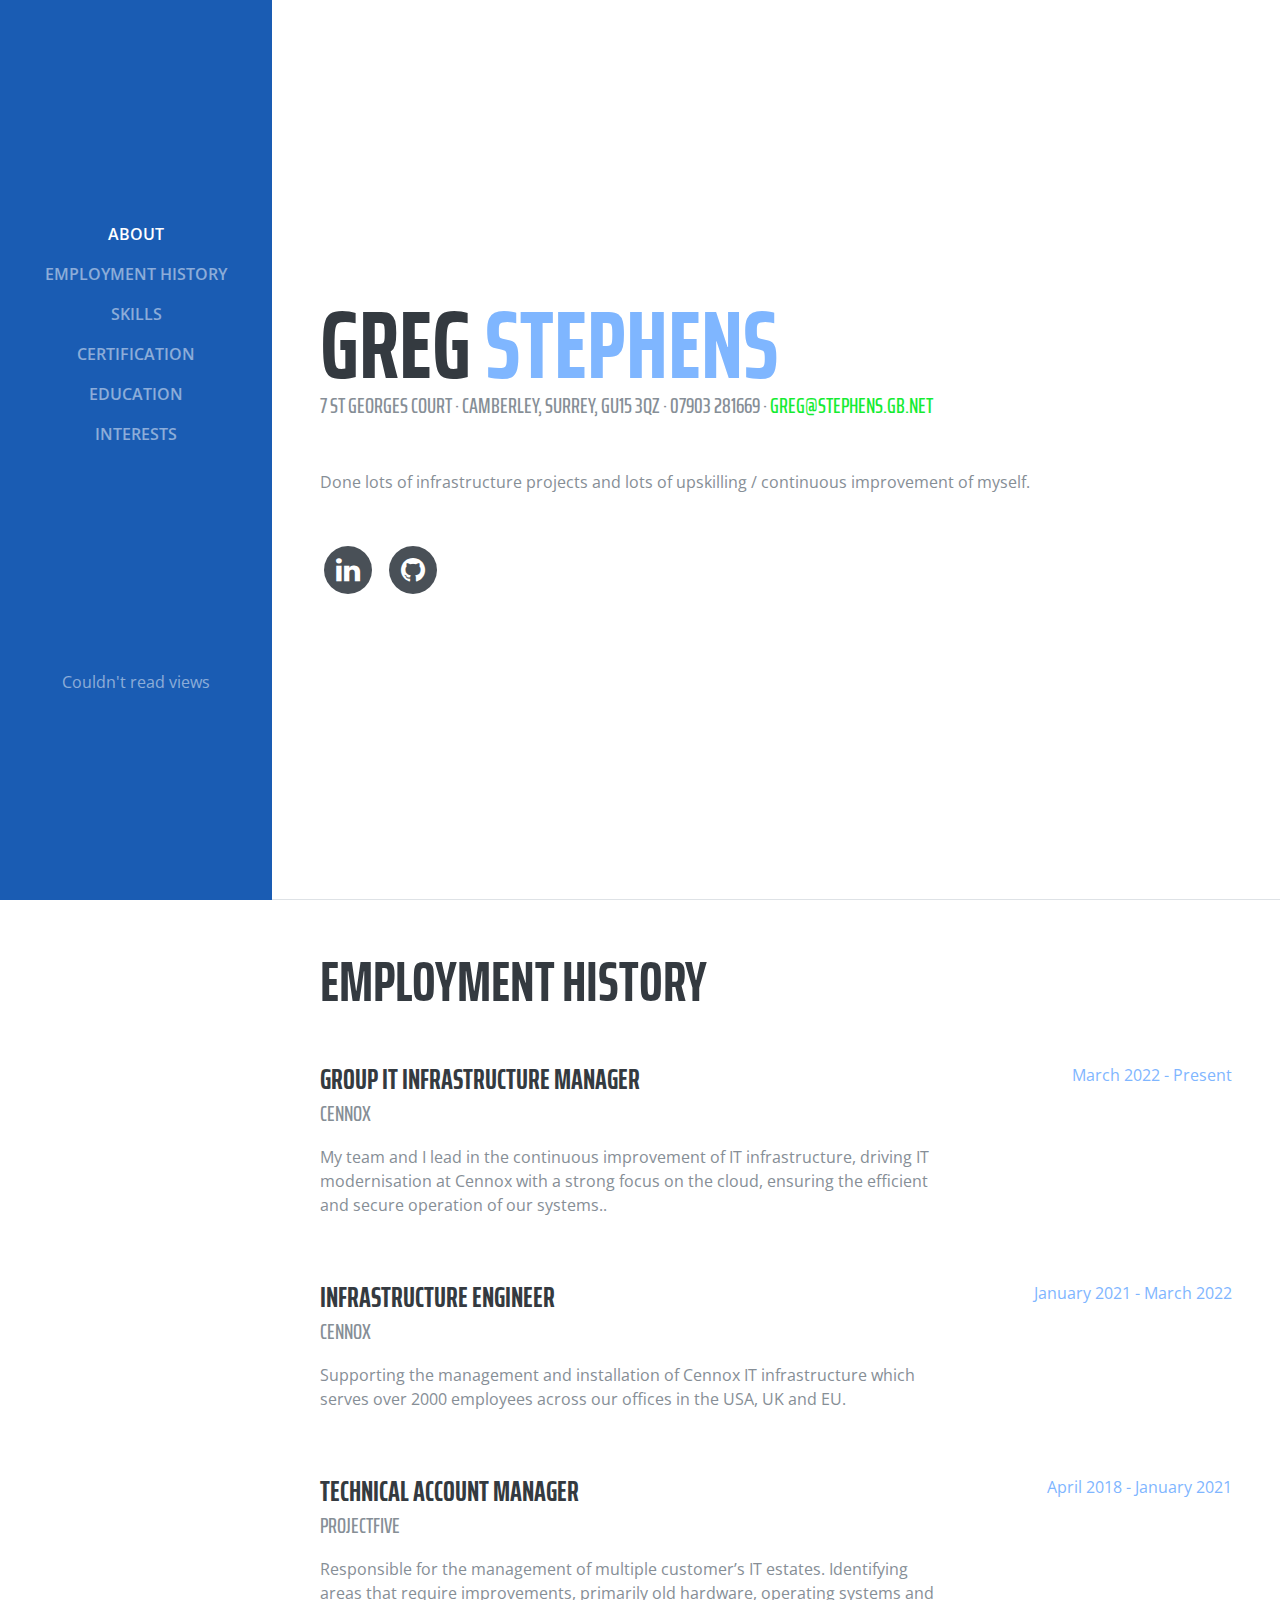
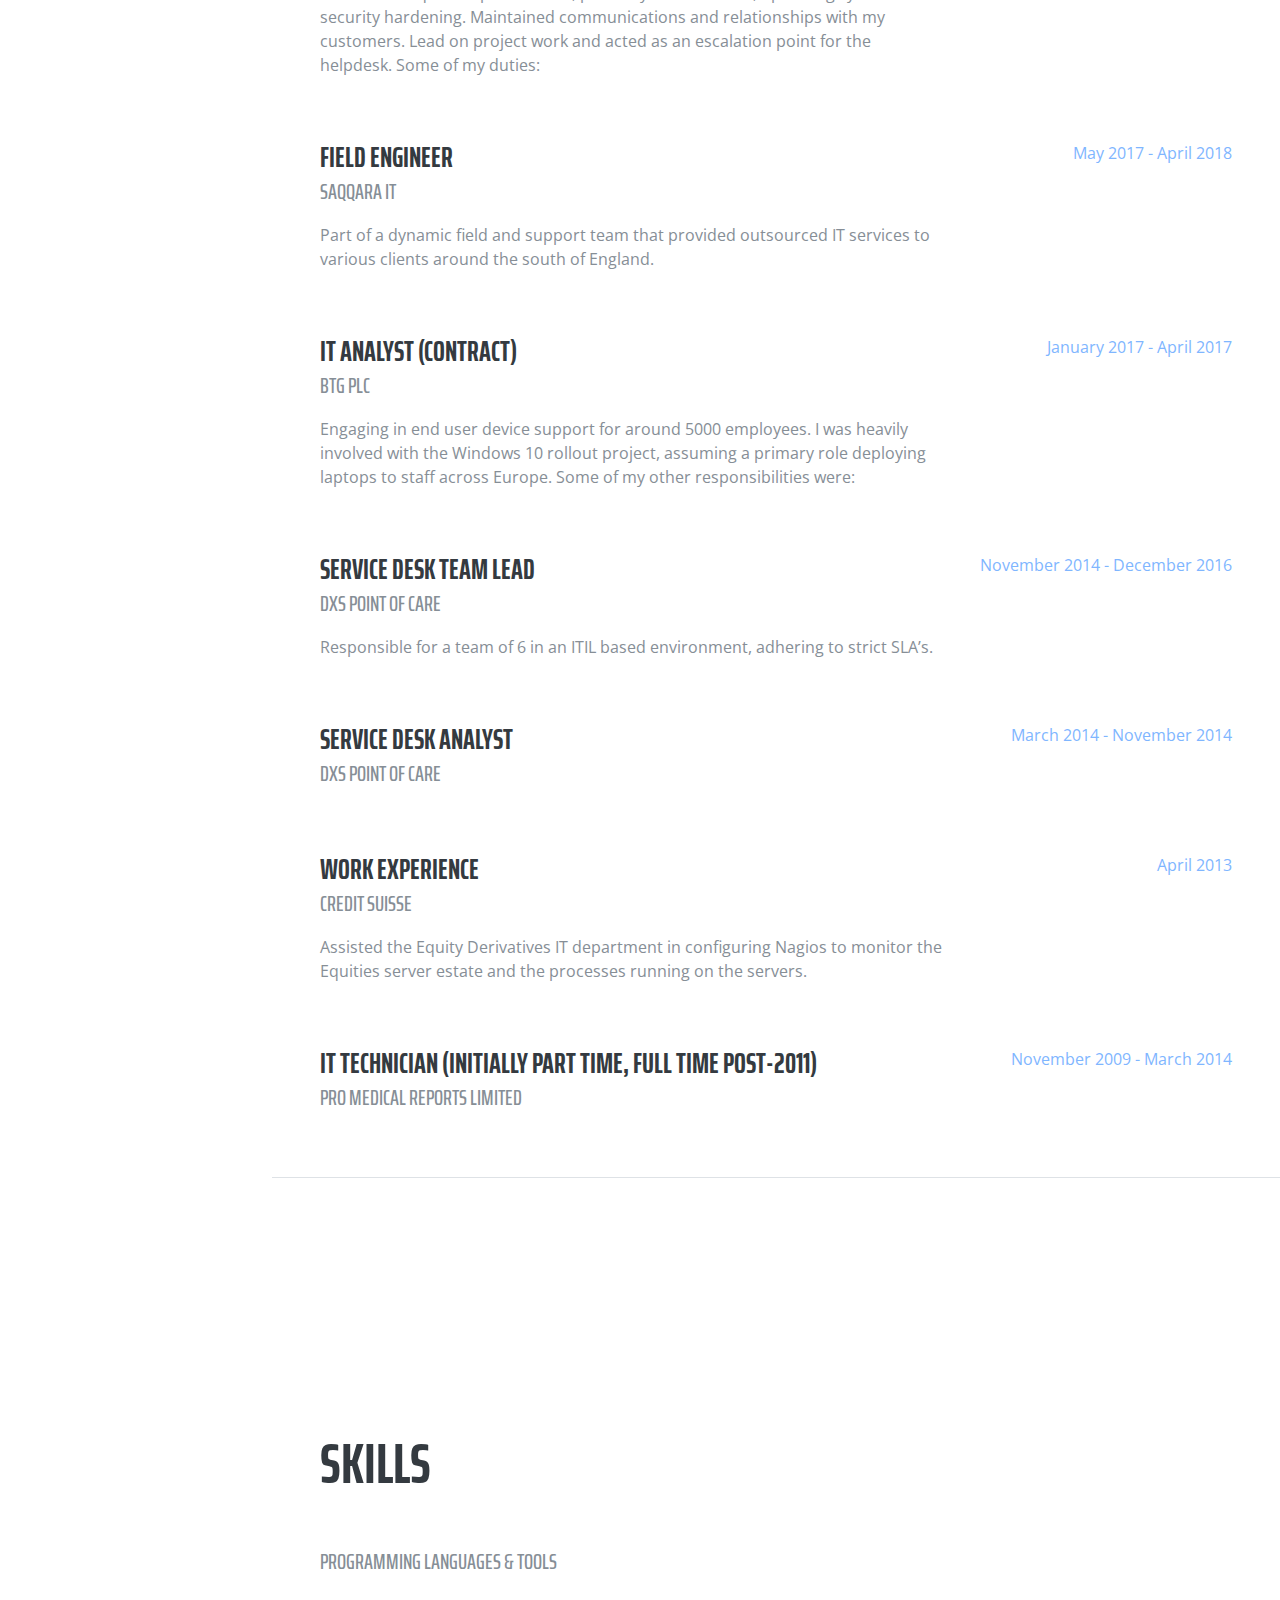
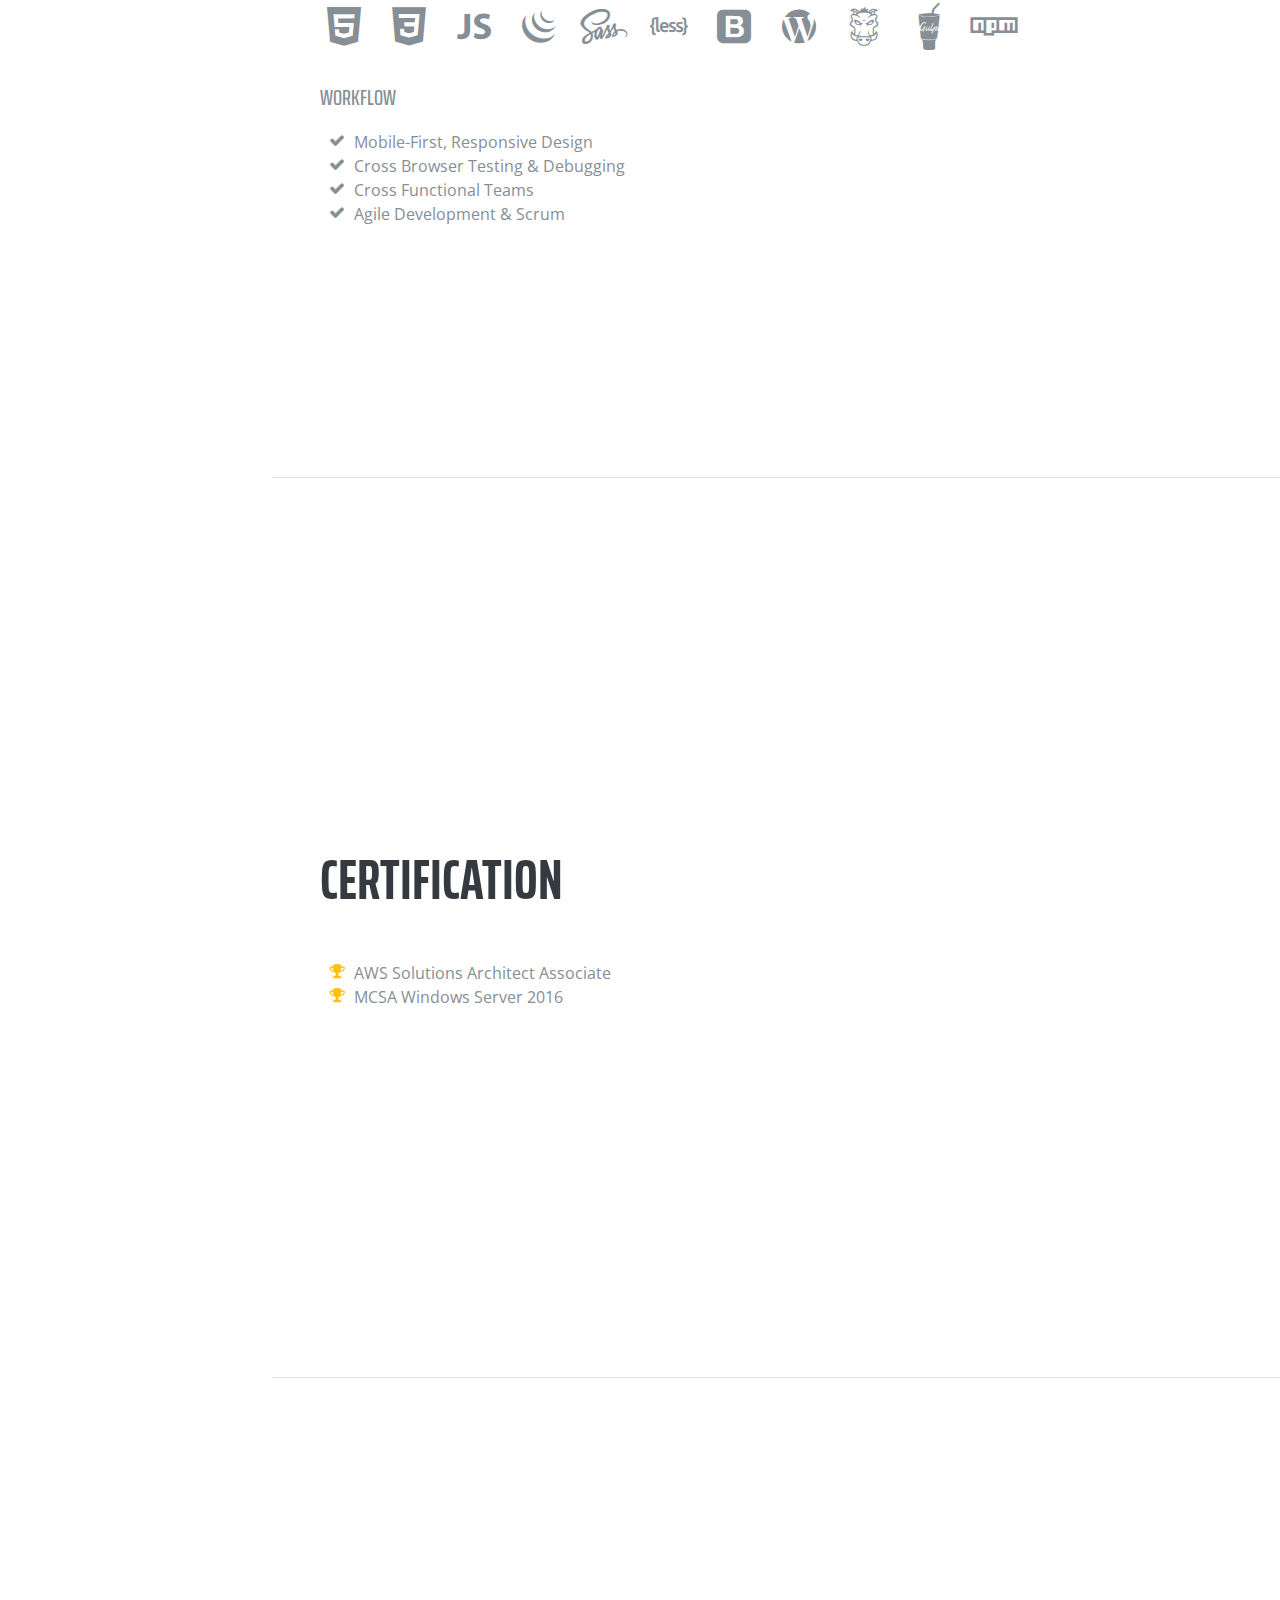
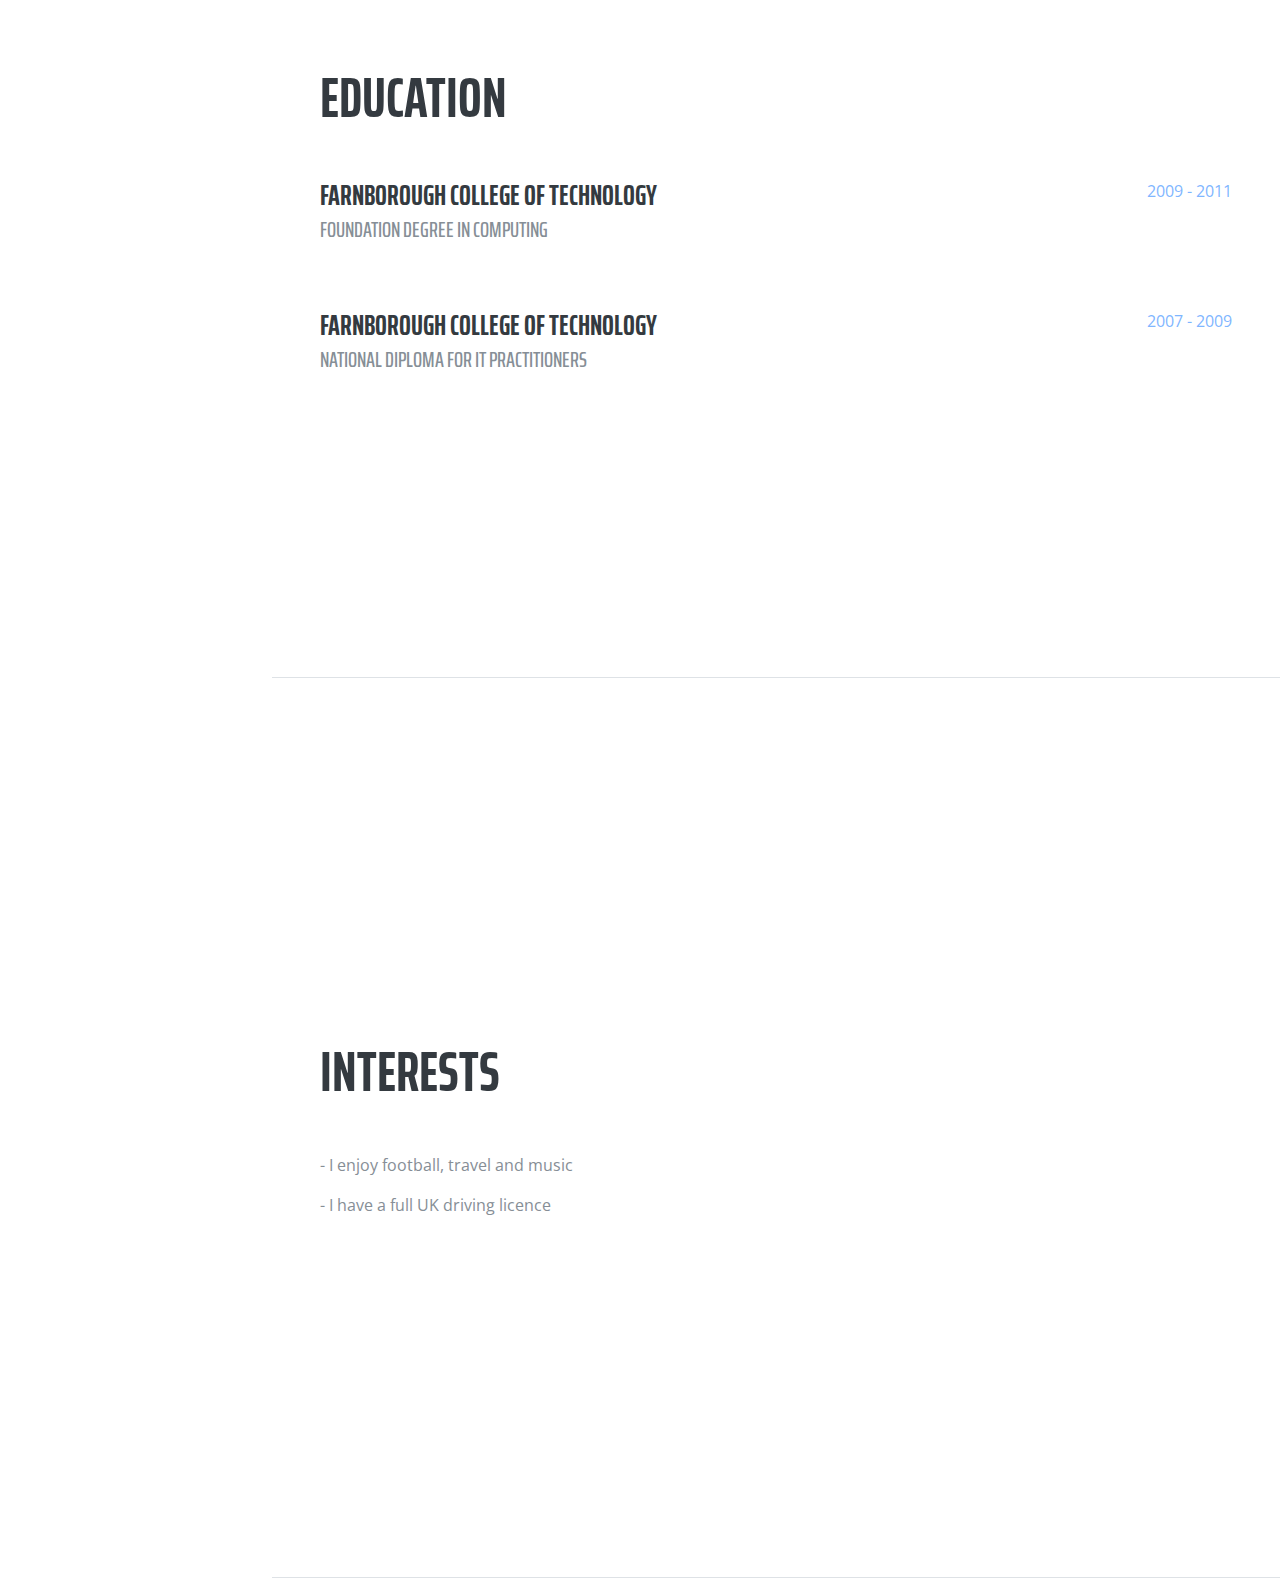
==== index.html @ a6e32e1f "trying to fix this damn stuff" ====
<!DOCTYPE html>
<html lang="en">

  <head>

    <meta charset="utf-8">
    <meta name="viewport" content="width=device-width, initial-scale=1, shrink-to-fit=no">
    <meta name="description" content="">
    <meta name="author" content="">

    <title>Greg Stephens</title>

    <!-- Bootstrap core CSS -->
    <link href="vendor/bootstrap/css/bootstrap.min.css" rel="stylesheet">

    <!-- Custom fonts for this template -->
    <link href="https://fonts.googleapis.com/css?family=Saira+Extra+Condensed:100,200,300,400,500,600,700,800,900" rel="stylesheet">
    <link href="https://fonts.googleapis.com/css?family=Open+Sans:300,300i,400,400i,600,600i,700,700i,800,800i" rel="stylesheet">
    <link href="vendor/font-awesome/css/font-awesome.min.css" rel="stylesheet">
    <link href="vendor/devicons/css/devicons.min.css" rel="stylesheet">
    <link href="vendor/simple-line-icons/css/simple-line-icons.css" rel="stylesheet">

    <!-- Custom styles for this template -->
    <link href="css/cv.min.css" rel="stylesheet">

  </head>

  <body id="page-top">

    <nav class="navbar navbar-expand-lg navbar-dark bg-primary fixed-top" id="sideNav">
      <a class="navbar-brand js-scroll-trigger" href="#page-top">
        <span class="d-block d-lg-none">Start Bootstrap</span>
        <span class="d-none d-lg-block">
          <!--<img class="img-fluid img-profile rounded-circle mx-auto mb-2" src="img/profile.jpg" alt="">-->
        </span>
      </a>
      <button class="navbar-toggler" type="button" data-toggle="collapse" data-target="#navbarSupportedContent" aria-controls="navbarSupportedContent" aria-expanded="false" aria-label="Toggle navigation">
        <span class="navbar-toggler-icon"></span>
      </button>
      <div class="collapse navbar-collapse" id="navbarSupportedContent">
        <ul class="navbar-nav">
          <li class="nav-item">
            <a class="nav-link js-scroll-trigger" href="#about">About</a>
          </li>
          <li class="nav-item">
            <a class="nav-link js-scroll-trigger" href="#employmenthistory">Employment History</a>
          </li>
          <li class="nav-item">
            <a class="nav-link js-scroll-trigger" href="#skills">Skills</a>
          </li>
          <li class="nav-item">
            <a class="nav-link js-scroll-trigger" href="#certification">Certification</a>
          </li>
          <li class="nav-item">
            <a class="nav-link js-scroll-trigger" href="#education">Education</a>
          </li>
          <li class="nav-item">
            <a class="nav-link js-scroll-trigger" href="#interests">Interests</a>
          </li>
          <p></p><p></p><p></p><p></p><p></p><p></p><p></p><p></p><p></p><p></p><p></p><p></p><p></p>
          <div class ="visitor-number nav-item nav-link js-scroll-trigger">Couldn't read views</div>
        </ul>
      </div>
    </nav>

    <div class="container-fluid p-0">

      <section class="resume-section p-3 p-lg-5 d-flex d-column" id="about">
        <div class="my-auto">
          <h1 class="mb-0">Greg
            <span class="text-primary">Stephens</span>
          </h1>
          <div class="subheading mb-5">7 St Georges Court · Camberley, Surrey, GU15 3QZ · 07903 281669 ·
            <a href="mailto:name@email.com">greg@stephens.gb.net</a>
          </div>
          <p class="mb-5">Done lots of infrastructure projects and lots of upskilling / continuous improvement of myself.</p>
          <ul class="list-inline list-social-icons mb-0">
            <li class="list-inline-item">
              <a href="#">
                <span class="fa-stack fa-lg">
                  <i class="fa fa-circle fa-stack-2x"></i>
                  <i class="fa fa-linkedin fa-stack-1x fa-inverse"></i>
                </span>
              </a>
            </li>
            <li class="list-inline-item">
              <a href="#">
                <span class="fa-stack fa-lg">
                  <i class="fa fa-circle fa-stack-2x"></i>
                  <i class="fa fa-github fa-stack-1x fa-inverse"></i>
                </span>
              </a>
            </li>
          </ul>
        </div>
      </section>

      <section class="resume-section p-3 p-lg-5 d-flex flex-column" id="employmenthistory">
        <div class="my-auto">
          <h2 class="mb-5">Employment History</h2>

          <div class="resume-item d-flex flex-column flex-md-row mb-5">
            <div class="resume-content mr-auto">
              <h3 class="mb-0">Group IT Infrastructure Manager</h3>
              <div class="subheading mb-3">Cennox</div>
              <p> My team and I lead in the continuous improvement of IT infrastructure, driving IT modernisation at Cennox with a strong focus on the cloud, ensuring the efficient and secure operation of our systems..</p>
            </div>
            <div class="resume-date text-md-right">
              <span class="text-primary">March 2022 - Present</span>
            </div>
          </div>

          <div class="resume-item d-flex flex-column flex-md-row mb-5">
            <div class="resume-content mr-auto">
              <h3 class="mb-0">Infrastructure Engineer</h3>
              <div class="subheading mb-3">Cennox</div>
              <p>Supporting the management and installation of Cennox IT infrastructure which serves over 2000 employees across our offices in the USA, UK and EU. </p>
            </div>
            <div class="resume-date text-md-right">
              <span class="text-primary">January 2021 - March 2022</span>
            </div>
          </div>

          <div class="resume-item d-flex flex-column flex-md-row mb-5">
            <div class="resume-content mr-auto">
              <h3 class="mb-0">Technical Account Manager</h3>
              <div class="subheading mb-3">projectfive</div>
              <p> Responsible for the management of multiple customer’s IT estates. Identifying areas that require improvements, primarily old hardware, operating systems and security hardening. Maintained communications and relationships with my customers. Lead on project work and acted as an escalation point for the helpdesk. Some of my duties:</p>
            </div>
            <div class="resume-date text-md-right">
              <span class="text-primary">April 2018 - January 2021</span>
            </div>
          </div>

          <div class="resume-item d-flex flex-column flex-md-row mb-5">
            <div class="resume-content mr-auto">
              <h3 class="mb-0">Field Engineer</h3>
              <div class="subheading mb-3">Saqqara IT</div>
              <p>Part of a dynamic field and support team that provided outsourced IT services to various clients around the south of England.</p>
            </div>
            <div class="resume-date text-md-right">
              <span class="text-primary">May 2017 - April 2018</span>
            </div>
          </div>

          <div class="resume-item d-flex flex-column flex-md-row mb-5">
            <div class="resume-content mr-auto">
              <h3 class="mb-0">IT Analyst (Contract)</h3>
              <div class="subheading mb-3">BTG PLC</div>
              <p>Engaging in end user device support for around 5000 employees. I was heavily involved with the Windows 10 rollout project, assuming a primary role deploying laptops to staff across Europe. Some of my other responsibilities were:</p>
            </div>
            <div class="resume-date text-md-right">
              <span class="text-primary">January 2017 - April 2017</span>
            </div>
          </div>

          <div class="resume-item d-flex flex-column flex-md-row mb-5">
            <div class="resume-content mr-auto">
              <h3 class="mb-0">Service Desk Team Lead</h3>
              <div class="subheading mb-3">DXS Point of Care</div>
              <p>Responsible for a team of 6 in an ITIL based environment, adhering to strict SLA’s.</p>
            </div>
            <div class="resume-date text-md-right">
              <span class="text-primary">November 2014 - December 2016</span>
            </div>
          </div>

          <div class="resume-item d-flex flex-column flex-md-row mb-5">
            <div class="resume-content mr-auto">
              <h3 class="mb-0">Service Desk Analyst</h3>
              <div class="subheading mb-3">DXS Point of Care</div>
              <p></p>
            </div>
            <div class="resume-date text-md-right">
              <span class="text-primary">March 2014 - November 2014</span>
            </div>
          </div>

          <div class="resume-item d-flex flex-column flex-md-row mb-5">
            <div class="resume-content mr-auto">
              <h3 class="mb-0">Work Experience</h3>
              <div class="subheading mb-3">Credit Suisse</div>
              <p>Assisted the Equity Derivatives IT department in configuring Nagios to monitor the Equities server estate and the processes running on the servers.</p>
            </div>
            <div class="resume-date text-md-right">
              <span class="text-primary">April 2013</span>
            </div>
          </div>

          <div class="resume-item d-flex flex-column flex-md-row">
            <div class="resume-content mr-auto">
              <h3 class="mb-0">IT Technician (initially part time, full time post-2011)</h3>
              <div class="subheading mb-3">Pro Medical Reports Limited</div>
              <p></p>
            </div>
            <div class="resume-date text-md-right">
              <span class="text-primary">November 2009 - March 2014</span>
            </div>
          </div>

        </div>

      </section>

      <section class="resume-section p-3 p-lg-5 d-flex flex-column" id="skills">
        <div class="my-auto">
          <h2 class="mb-5">Skills</h2>

          <div class="subheading mb-3">Programming Languages &amp; Tools</div>
          <ul class="list-inline list-icons">
            <li class="list-inline-item">
              <i class="devicons devicons-html5"></i>
            </li>
            <li class="list-inline-item">
              <i class="devicons devicons-css3"></i>
            </li>
            <li class="list-inline-item">
              <i class="devicons devicons-javascript"></i>
            </li>
            <li class="list-inline-item">
              <i class="devicons devicons-jquery"></i>
            </li>
            <li class="list-inline-item">
              <i class="devicons devicons-sass"></i>
            </li>
            <li class="list-inline-item">
              <i class="devicons devicons-less"></i>
            </li>
            <li class="list-inline-item">
              <i class="devicons devicons-bootstrap"></i>
            </li>
            <li class="list-inline-item">
              <i class="devicons devicons-wordpress"></i>
            </li>
            <li class="list-inline-item">
              <i class="devicons devicons-grunt"></i>
            </li>
            <li class="list-inline-item">
              <i class="devicons devicons-gulp"></i>
            </li>
            <li class="list-inline-item">
              <i class="devicons devicons-npm"></i>
            </li>
          </ul>

          <div class="subheading mb-3">Workflow</div>
          <ul class="fa-ul mb-0">
            <li>
              <i class="fa-li fa fa-check"></i>
              Mobile-First, Responsive Design</li>
            <li>
              <i class="fa-li fa fa-check"></i>
              Cross Browser Testing &amp; Debugging</li>
            <li>
              <i class="fa-li fa fa-check"></i>
              Cross Functional Teams</li>
            <li>
              <i class="fa-li fa fa-check"></i>
              Agile Development &amp; Scrum</li>
          </ul>
        </div>
      </section>

      <section class="resume-section p-3 p-lg-5 d-flex flex-column" id="certification">
        <div class="my-auto">
          <h2 class="mb-5">Certification</h2>
          <ul class="fa-ul mb-0">
            <li>
              <i class="fa-li fa fa-trophy text-warning"></i>
              AWS Solutions Architect Associate</li>
            <li>
              <i class="fa-li fa fa-trophy text-warning"></i>
              MCSA Windows Server 2016</li>
          <!----  <li>
              <i class="fa-li fa fa-trophy text-warning"></i>
              1<sup>st</sup>
              Place - University of Colorado Boulder - Emerging Tech Competition 2009</li>
            <li>
              <i class="fa-li fa fa-trophy text-warning"></i>
              1<sup>st</sup>
              Place - University of Colorado Boulder - Adobe Creative Jam 2008 (UI Design Category)</li>
            <li>
              <i class="fa-li fa fa-trophy text-warning"></i>
              2<sup>nd</sup>
              Place - University of Colorado Boulder - Emerging Tech Competition 2008</li>
            <li>
            <li>
              <i class="fa-li fa fa-trophy text-warning"></i>
              1<sup>st</sup>
              Place - James Buchanan High School - Hackathon 2006</li>
            <li>
              <i class="fa-li fa fa-trophy text-warning"></i>
              3<sup>rd</sup>
              Place - James Buchanan High School - Hackathon 2005</li> -->
          </ul>
        </div>
      </section>

      <section class="resume-section p-3 p-lg-5 d-flex flex-column" id="education">
        <div class="my-auto">
          <h2 class="mb-5">Education</h2>

          <div class="resume-item d-flex flex-column flex-md-row mb-5">
            <div class="resume-content mr-auto">
              <h3 class="mb-0">Farnborough College of Technology</h3>
              <div class="subheading mb-3">Foundation Degree in Computing</div>
              <div></div>
              <p></p>
            </div>
            <div class="resume-date text-md-right">
              <span class="text-primary">2009 - 2011</span>
            </div>
          </div>

          <div class="resume-item d-flex flex-column flex-md-row">
            <div class="resume-content mr-auto">
              <h3 class="mb-0">Farnborough College of Technology</h3>
              <div class="subheading mb-3">National Diploma for IT Practitioners</div>
              <p></p>
            </div>
            <div class="resume-date text-md-right">
              <span class="text-primary">2007 - 2009</span>
            </div>
          </div>

        </div>
      </section>
  
      <section class="resume-section p-3 p-lg-5 d-flex flex-column" id="interests">
        <div class="my-auto">
          <h2 class="mb-5">Interests</h2>
          <p>- I enjoy football, travel and music</p>
          <p class="mb-0">- I have a full UK driving licence</p>
        </div>
      </section>

    </div>

    <!-- Bootstrap core JavaScript -->
    <script src="vendor/jquery/jquery.min.js"></script>
    <script src="vendor/bootstrap/js/bootstrap.bundle.min.js"></script>

    <!-- Plugin JavaScript -->
    <script src="vendor/jquery-easing/jquery.easing.min.js"></script>

    <!-- Custom scripts for this template -->
    <script src="js/cv.min.js"></script>

  </body>

</html>
---- vendor/devicons/css/devicons.min.css ----
/*!
 *  Devicons 1.8.0 made by Theodore Vorillas / http://vorillaz.com 
 */
@font-face{font-family:devicons;src:url(../fonts/devicons.eot?xqxft6);src:url(../fonts/devicons.eot?#iefixxqxft6) format("embedded-opentype"),url(../fonts/devicons.woff?xqxft6) format("woff"),url(../fonts/devicons.ttf?xqxft6) format("truetype"),url(../fonts/devicons.svg?xqxft6#devicons) format("svg");font-weight:400;font-style:normal}.devicons{font-family:devicons;speak:none;font-style:normal;font-weight:400;font-variant:normal;text-transform:none;line-height:1;-webkit-font-smoothing:antialiased;-moz-osx-font-smoothing:grayscale}.devicons-git:before{content:"\e602"}.devicons-git_compare:before{content:"\e628"}.devicons-git_branch:before{content:"\e625"}.devicons-git_commit:before{content:"\e629"}.devicons-git_pull_request:before{content:"\e626"}.devicons-git_merge:before{content:"\e627"}.devicons-bitbucket:before{content:"\e603"}.devicons-github_alt:before{content:"\e608"}.devicons-github_badge:before{content:"\e609"}.devicons-github:before{content:"\e60a"}.devicons-github_full:before{content:"\e617"}.devicons-java:before{content:"\e638"}.devicons-ruby:before{content:"\e639"}.devicons-scala:before{content:"\e637"}.devicons-python:before{content:"\e63c"}.devicons-go:before{content:"\e624"}.devicons-ruby_on_rails:before{content:"\e63b"}.devicons-django:before{content:"\e61d"}.devicons-markdown:before{content:"\e63e"}.devicons-php:before{content:"\e63d"}.devicons-mysql:before{content:"\e604"}.devicons-streamline:before{content:"\e605"}.devicons-database:before{content:"\e606"}.devicons-laravel:before{content:"\e63f"}.devicons-javascript:before{content:"\e64e"}.devicons-angular:before{content:"\e653"}.devicons-backbone:before{content:"\e652"}.devicons-coffeescript:before{content:"\e651"}.devicons-jquery:before{content:"\e650"}.devicons-modernizr:before{content:"\e620"}.devicons-jquery_ui:before{content:"\e654"}.devicons-ember:before{content:"\e61b"}.devicons-dojo:before{content:"\e61c"}.devicons-nodejs:before{content:"\e619"}.devicons-nodejs_small:before{content:"\e618"}.devicons-javascript_shield:before{content:"\e64f"}.devicons-bootstrap:before{content:"\e647"}.devicons-sass:before{content:"\e64b"}.devicons-css3_full:before{content:"\e64a"}.devicons-css3:before{content:"\e649"}.devicons-html5:before{content:"\e636"}.devicons-html5_multimedia:before{content:"\e632"}.devicons-html5_device_access:before{content:"\e633"}.devicons-html5_3d_effects:before{content:"\e635"}.devicons-html5_connectivity:before{content:"\e634"}.devicons-ghost_small:before{content:"\e614"}.devicons-ghost:before{content:"\e61f"}.devicons-magento:before{content:"\e640"}.devicons-joomla:before{content:"\e641"}.devicons-jekyll_small:before{content:"\e60d"}.devicons-drupal:before{content:"\e642"}.devicons-wordpress:before{content:"\e60b"}.devicons-grunt:before{content:"\e64c"}.devicons-bower:before{content:"\e64d"}.devicons-npm:before{content:"\e61e"}.devicons-yahoo_small:before{content:"\e62b"}.devicons-yahoo:before{content:"\e615"}.devicons-bing_small:before{content:"\e600"}.devicons-windows:before{content:"\e60f"}.devicons-linux:before{content:"\e612"}.devicons-ubuntu:before{content:"\e63a"}.devicons-android:before{content:"\e60e"}.devicons-apple:before{content:"\e611"}.devicons-appstore:before{content:"\e613"}.devicons-phonegap:before{content:"\e630"}.devicons-blackberry:before{content:"\e623"}.devicons-stackoverflow:before{content:"\e610"}.devicons-techcrunch:before{content:"\e62c"}.devicons-codrops:before{content:"\e62f"}.devicons-css_tricks:before{content:"\e601"}.devicons-smashing_magazine:before{content:"\e62d"}.devicons-netmagazine:before{content:"\e62e"}.devicons-codepen:before{content:"\e616"}.devicons-cssdeck:before{content:"\e62a"}.devicons-hackernews:before{content:"\e61a"}.devicons-dropbox:before{content:"\e607"}.devicons-google_drive:before{content:"\e631"}.devicons-visualstudio:before{content:"\e60c"}.devicons-unity_small:before{content:"\e621"}.devicons-raspberry_pi:before{content:"\e622"}.devicons-chrome:before{content:"\e643"}.devicons-ie:before{content:"\e644"}.devicons-firefox:before{content:"\e645"}.devicons-opera:before{content:"\e646"}.devicons-safari:before{content:"\e648"}.devicons-swift:before{content:"\e655"}.devicons-symfony:before{content:"\e656"}.devicons-symfony_badge:before{content:"\e657"}.devicons-less:before{content:"\e658"}.devicons-stylus:before{content:"\e659"}.devicons-trello:before{content:"\e65a"}.devicons-atlassian:before{content:"\e65b"}.devicons-jira:before{content:"\e65c"}.devicons-envato:before{content:"\e65d"}.devicons-snap_svg:before{content:"\e65e"}.devicons-raphael:before{content:"\e65f"}.devicons-google_analytics:before{content:"\e660"}.devicons-compass:before{content:"\e661"}.devicons-onedrive:before{content:"\e662"}.devicons-gulp:before{content:"\e663"}.devicons-atom:before{content:"\e664"}.devicons-cisco:before{content:"\e665"}.devicons-nancy:before{content:"\e666"}.devicons-clojure:before{content:"\e668"}.devicons-clojure_alt:before{content:"\e66a"}.devicons-perl:before{content:"\e669"}.devicons-celluloid:before{content:"\e66b"}.devicons-w3c:before{content:"\e66c"}.devicons-redis:before{content:"\e66d"}.devicons-postgresql:before{content:"\e66e"}.devicons-webplatform:before{content:"\e66f"}.devicons-jenkins:before{content:"\e667"}.devicons-requirejs:before{content:"\e670"}.devicons-opensource:before{content:"\e671"}.devicons-typo3:before{content:"\e672"}.devicons-uikit:before{content:"\e673"}.devicons-doctrine:before{content:"\e674"}.devicons-groovy:before{content:"\e675"}.devicons-nginx:before{content:"\e676"}.devicons-haskell:before{content:"\e677"}.devicons-zend:before{content:"\e678"}.devicons-gnu:before{content:"\e679"}.devicons-yeoman:before{content:"\e67a"}.devicons-heroku:before{content:"\e67b"}.devicons-debian:before{content:"\e67d"}.devicons-travis:before{content:"\e67e"}.devicons-dotnet:before{content:"\e67f"}.devicons-codeigniter:before{content:"\e680"}.devicons-javascript_badge:before{content:"\e681"}.devicons-yii:before{content:"\e682"}.devicons-msql_server:before{content:"\e67c"}.devicons-composer:before{content:"\e683"}.devicons-krakenjs_badge:before{content:"\e684"}.devicons-krakenjs:before{content:"\e685"}.devicons-mozilla:before{content:"\e686"}.devicons-firebase:before{content:"\e687"}.devicons-sizzlejs:before{content:"\e688"}.devicons-creativecommons:before{content:"\e689"}.devicons-creativecommons_badge:before{content:"\e68a"}.devicons-mitlicence:before{content:"\e68b"}.devicons-senchatouch:before{content:"\e68c"}.devicons-bugsense:before{content:"\e68d"}.devicons-extjs:before{content:"\e68e"}.devicons-mootools_badge:before{content:"\e68f"}.devicons-mootools:before{content:"\e690"}.devicons-ruby_rough:before{content:"\e691"}.devicons-komodo:before{content:"\e692"}.devicons-coda:before{content:"\e693"}.devicons-bintray:before{content:"\e694"}.devicons-terminal:before{content:"\e695"}.devicons-code:before{content:"\e696"}.devicons-responsive:before{content:"\e697"}.devicons-dart:before{content:"\e698"}.devicons-aptana:before{content:"\e699"}.devicons-mailchimp:before{content:"\e69a"}.devicons-netbeans:before{content:"\e69b"}.devicons-dreamweaver:before{content:"\e69c"}.devicons-brackets:before{content:"\e69d"}.devicons-eclipse:before{content:"\e69e"}.devicons-cloud9:before{content:"\e69f"}.devicons-scrum:before{content:"\e6a0"}.devicons-prolog:before{content:"\e6a1"}.devicons-terminal_badge:before{content:"\e6a2"}.devicons-code_badge:before{content:"\e6a3"}.devicons-mongodb:before{content:"\e6a4"}.devicons-meteor:before{content:"\e6a5"}.devicons-meteorfull:before{content:"\e6a6"}.devicons-fsharp:before{content:"\e6a7"}.devicons-rust:before{content:"\e6a8"}.devicons-ionic:before{content:"\e6a9"}.devicons-sublime:before{content:"\e6aa"}.devicons-appcelerator:before{content:"\e6ab"}.devicons-asterisk:before{content:"\e6ac"}.devicons-aws:before{content:"\e6ad"}.devicons-digital-ocean:before{content:"\e6ae"}.devicons-dlang:before{content:"\e6af"}.devicons-docker:before{content:"\e6b0"}.devicons-erlang:before{content:"\e6b1"}.devicons-google-cloud-platform:before{content:"\e6b2"}.devicons-grails:before{content:"\e6b3"}.devicons-illustrator:before{content:"\e6b4"}.devicons-intellij:before{content:"\e6b5"}.devicons-materializecss:before{content:"\e6b6"}.devicons-openshift:before{content:"\e6b7"}.devicons-photoshop:before{content:"\e6b8"}.devicons-rackspace:before{content:"\e6b9"}.devicons-react:before{content:"\e6ba"}.devicons-redhat:before{content:"\e6bb"}.devicons-scriptcs:before{content:"\e6bc"}.devicons-sqllite:before{content:"\e6c4"}.devicons-vim:before{content:"\e6c5"}
---- vendor/simple-line-icons/css/simple-line-icons.css ----
@font-face {
  font-family: 'simple-line-icons';
  src: url('../fonts/Simple-Line-Icons.eot?v=2.4.0');
  src: url('../fonts/Simple-Line-Icons.eot?v=2.4.0#iefix') format('embedded-opentype'), url('../fonts/Simple-Line-Icons.woff2?v=2.4.0') format('woff2'), url('../fonts/Simple-Line-Icons.ttf?v=2.4.0') format('truetype'), url('../fonts/Simple-Line-Icons.woff?v=2.4.0') format('woff'), url('../fonts/Simple-Line-Icons.svg?v=2.4.0#simple-line-icons') format('svg');
  font-weight: normal;
  font-style: normal;
}
/*
 Use the following CSS code if you want to have a class per icon.
 Instead of a list of all class selectors, you can use the generic [class*="icon-"] selector, but it's slower:
*/
.icon-user,
.icon-people,
.icon-user-female,
.icon-user-follow,
.icon-user-following,
.icon-user-unfollow,
.icon-login,
.icon-logout,
.icon-emotsmile,
.icon-phone,
.icon-call-end,
.icon-call-in,
.icon-call-out,
.icon-map,
.icon-location-pin,
.icon-direction,
.icon-directions,
.icon-compass,
.icon-layers,
.icon-menu,
.icon-list,
.icon-options-vertical,
.icon-options,
.icon-arrow-down,
.icon-arrow-left,
.icon-arrow-right,
.icon-arrow-up,
.icon-arrow-up-circle,
.icon-arrow-left-circle,
.icon-arrow-right-circle,
.icon-arrow-down-circle,
.icon-check,
.icon-clock,
.icon-plus,
.icon-minus,
.icon-close,
.icon-event,
.icon-exclamation,
.icon-organization,
.icon-trophy,
.icon-screen-smartphone,
.icon-screen-desktop,
.icon-plane,
.icon-notebook,
.icon-mustache,
.icon-mouse,
.icon-magnet,
.icon-energy,
.icon-disc,
.icon-cursor,
.icon-cursor-move,
.icon-crop,
.icon-chemistry,
.icon-speedometer,
.icon-shield,
.icon-screen-tablet,
.icon-magic-wand,
.icon-hourglass,
.icon-graduation,
.icon-ghost,
.icon-game-controller,
.icon-fire,
.icon-eyeglass,
.icon-envelope-open,
.icon-envelope-letter,
.icon-bell,
.icon-badge,
.icon-anchor,
.icon-wallet,
.icon-vector,
.icon-speech,
.icon-puzzle,
.icon-printer,
.icon-present,
.icon-playlist,
.icon-pin,
.icon-picture,
.icon-handbag,
.icon-globe-alt,
.icon-globe,
.icon-folder-alt,
.icon-folder,
.icon-film,
.icon-feed,
.icon-drop,
.icon-drawer,
.icon-docs,
.icon-doc,
.icon-diamond,
.icon-cup,
.icon-calculator,
.icon-bubbles,
.icon-briefcase,
.icon-book-open,
.icon-basket-loaded,
.icon-basket,
.icon-bag,
.icon-action-undo,
.icon-action-redo,
.icon-wrench,
.icon-umbrella,
.icon-trash,
.icon-tag,
.icon-support,
.icon-frame,
.icon-size-fullscreen,
.icon-size-actual,
.icon-shuffle,
.icon-share-alt,
.icon-share,
.icon-rocket,
.icon-question,
.icon-pie-chart,
.icon-pencil,
.icon-note,
.icon-loop,
.icon-home,
.icon-grid,
.icon-graph,
.icon-microphone,
.icon-music-tone-alt,
.icon-music-tone,
.icon-earphones-alt,
.icon-earphones,
.icon-equalizer,
.icon-like,
.icon-dislike,
.icon-control-start,
.icon-control-rewind,
.icon-control-play,
.icon-control-pause,
.icon-control-forward,
.icon-control-end,
.icon-volume-1,
.icon-volume-2,
.icon-volume-off,
.icon-calendar,
.icon-bulb,
.icon-chart,
.icon-ban,
.icon-bubble,
.icon-camrecorder,
.icon-camera,
.icon-cloud-download,
.icon-cloud-upload,
.icon-envelope,
.icon-eye,
.icon-flag,
.icon-heart,
.icon-info,
.icon-key,
.icon-link,
.icon-lock,
.icon-lock-open,
.icon-magnifier,
.icon-magnifier-add,
.icon-magnifier-remove,
.icon-paper-clip,
.icon-paper-plane,
.icon-power,
.icon-refresh,
.icon-reload,
.icon-settings,
.icon-star,
.icon-symbol-female,
.icon-symbol-male,
.icon-target,
.icon-credit-card,
.icon-paypal,
.icon-social-tumblr,
.icon-social-twitter,
.icon-social-facebook,
.icon-social-instagram,
.icon-social-linkedin,
.icon-social-pinterest,
.icon-social-github,
.icon-social-google,
.icon-social-reddit,
.icon-social-skype,
.icon-social-dribbble,
.icon-social-behance,
.icon-social-foursqare,
.icon-social-soundcloud,
.icon-social-spotify,
.icon-social-stumbleupon,
.icon-social-youtube,
.icon-social-dropbox,
.icon-social-vkontakte,
.icon-social-steam {
  font-family: 'simple-line-icons';
  speak: none;
  font-style: normal;
  font-weight: normal;
  font-variant: normal;
  text-transform: none;
  line-height: 1;
  /* Better Font Rendering =========== */
  -webkit-font-smoothing: antialiased;
  -moz-osx-font-smoothing: grayscale;
}
.icon-user:before {
  content: "\e005";
}
.icon-people:before {
  content: "\e001";
}
.icon-user-female:before {
  content: "\e000";
}
.icon-user-follow:before {
  content: "\e002";
}
.icon-user-following:before {
  content: "\e003";
}
.icon-user-unfollow:before {
  content: "\e004";
}
.icon-login:before {
  content: "\e066";
}
.icon-logout:before {
  content: "\e065";
}
.icon-emotsmile:before {
  content: "\e021";
}
.icon-phone:before {
  content: "\e600";
}
.icon-call-end:before {
  content: "\e048";
}
.icon-call-in:before {
  content: "\e047";
}
.icon-call-out:before {
  content: "\e046";
}
.icon-map:before {
  content: "\e033";
}
.icon-location-pin:before {
  content: "\e096";
}
.icon-direction:before {
  content: "\e042";
}
.icon-directions:before {
  content: "\e041";
}
.icon-compass:before {
  content: "\e045";
}
.icon-layers:before {
  content: "\e034";
}
.icon-menu:before {
  content: "\e601";
}
.icon-list:before {
  content: "\e067";
}
.icon-options-vertical:before {
  content: "\e602";
}
.icon-options:before {
  content: "\e603";
}
.icon-arrow-down:before {
  content: "\e604";
}
.icon-arrow-left:before {
  content: "\e605";
}
.icon-arrow-right:before {
  content: "\e606";
}
.icon-arrow-up:before {
  content: "\e607";
}
.icon-arrow-up-circle:before {
  content: "\e078";
}
.icon-arrow-left-circle:before {
  content: "\e07a";
}
.icon-arrow-right-circle:before {
  content: "\e079";
}
.icon-arrow-down-circle:before {
  content: "\e07b";
}
.icon-check:before {
  content: "\e080";
}
.icon-clock:before {
  content: "\e081";
}
.icon-plus:before {
  content: "\e095";
}
.icon-minus:before {
  content: "\e615";
}
.icon-close:before {
  content: "\e082";
}
.icon-event:before {
  content: "\e619";
}
.icon-exclamation:before {
  content: "\e617";
}
.icon-organization:before {
  content: "\e616";
}
.icon-trophy:before {
  content: "\e006";
}
.icon-screen-smartphone:before {
  content: "\e010";
}
.icon-screen-desktop:before {
  content: "\e011";
}
.icon-plane:before {
  content: "\e012";
}
.icon-notebook:before {
  content: "\e013";
}
.icon-mustache:before {
  content: "\e014";
}
.icon-mouse:before {
  content: "\e015";
}
.icon-magnet:before {
  content: "\e016";
}
.icon-energy:before {
  content: "\e020";
}
.icon-disc:before {
  content: "\e022";
}
.icon-cursor:before {
  content: "\e06e";
}
.icon-cursor-move:before {
  content: "\e023";
}
.icon-crop:before {
  content: "\e024";
}
.icon-chemistry:before {
  content: "\e026";
}
.icon-speedometer:before {
  content: "\e007";
}
.icon-shield:before {
  content: "\e00e";
}
.icon-screen-tablet:before {
  content: "\e00f";
}
.icon-magic-wand:before {
  content: "\e017";
}
.icon-hourglass:before {
  content: "\e018";
}
.icon-graduation:before {
  content: "\e019";
}
.icon-ghost:before {
  content: "\e01a";
}
.icon-game-controller:before {
  content: "\e01b";
}
.icon-fire:before {
  content: "\e01c";
}
.icon-eyeglass:before {
  content: "\e01d";
}
.icon-envelope-open:before {
  content: "\e01e";
}
.icon-envelope-letter:before {
  content: "\e01f";
}
.icon-bell:before {
  content: "\e027";
}
.icon-badge:before {
  content: "\e028";
}
.icon-anchor:before {
  content: "\e029";
}
.icon-wallet:before {
  content: "\e02a";
}
.icon-vector:before {
  content: "\e02b";
}
.icon-speech:before {
  content: "\e02c";
}
.icon-puzzle:before {
  content: "\e02d";
}
.icon-printer:before {
  content: "\e02e";
}
.icon-present:before {
  content: "\e02f";
}
.icon-playlist:before {
  content: "\e030";
}
.icon-pin:before {
  content: "\e031";
}
.icon-picture:before {
  content: "\e032";
}
.icon-handbag:before {
  content: "\e035";
}
.icon-globe-alt:before {
  content: "\e036";
}
.icon-globe:before {
  content: "\e037";
}
.icon-folder-alt:before {
  content: "\e039";
}
.icon-folder:before {
  content: "\e089";
}
.icon-film:before {
  content: "\e03a";
}
.icon-feed:before {
  content: "\e03b";
}
.icon-drop:before {
  content: "\e03e";
}
.icon-drawer:before {
  content: "\e03f";
}
.icon-docs:before {
  content: "\e040";
}
.icon-doc:before {
  content: "\e085";
}
.icon-diamond:before {
  content: "\e043";
}
.icon-cup:before {
  content: "\e044";
}
.icon-calculator:before {
  content: "\e049";
}
.icon-bubbles:before {
  content: "\e04a";
}
.icon-briefcase:before {
  content: "\e04b";
}
.icon-book-open:before {
  content: "\e04c";
}
.icon-basket-loaded:before {
  content: "\e04d";
}
.icon-basket:before {
  content: "\e04e";
}
.icon-bag:before {
  content: "\e04f";
}
.icon-action-undo:before {
  content: "\e050";
}
.icon-action-redo:before {
  content: "\e051";
}
.icon-wrench:before {
  content: "\e052";
}
.icon-umbrella:before {
  content: "\e053";
}
.icon-trash:before {
  content: "\e054";
}
.icon-tag:before {
  content: "\e055";
}
.icon-support:before {
  content: "\e056";
}
.icon-frame:before {
  content: "\e038";
}
.icon-size-fullscreen:before {
  content: "\e057";
}
.icon-size-actual:before {
  content: "\e058";
}
.icon-shuffle:before {
  content: "\e059";
}
.icon-share-alt:before {
  content: "\e05a";
}
.icon-share:before {
  content: "\e05b";
}
.icon-rocket:before {
  content: "\e05c";
}
.icon-question:before {
  content: "\e05d";
}
.icon-pie-chart:before {
  content: "\e05e";
}
.icon-pencil:before {
  content: "\e05f";
}
.icon-note:before {
  content: "\e060";
}
.icon-loop:before {
  content: "\e064";
}
.icon-home:before {
  content: "\e069";
}
.icon-grid:before {
  content: "\e06a";
}
.icon-graph:before {
  content: "\e06b";
}
.icon-microphone:before {
  content: "\e063";
}
.icon-music-tone-alt:before {
  content: "\e061";
}
.icon-music-tone:before {
  content: "\e062";
}
.icon-earphones-alt:before {
  content: "\e03c";
}
.icon-earphones:before {
  content: "\e03d";
}
.icon-equalizer:before {
  content: "\e06c";
}
.icon-like:before {
  content: "\e068";
}
.icon-dislike:before {
  content: "\e06d";
}
.icon-control-start:before {
  content: "\e06f";
}
.icon-control-rewind:before {
  content: "\e070";
}
.icon-control-play:before {
  content: "\e071";
}
.icon-control-pause:before {
  content: "\e072";
}
.icon-control-forward:before {
  content: "\e073";
}
.icon-control-end:before {
  content: "\e074";
}
.icon-volume-1:before {
  content: "\e09f";
}
.icon-volume-2:before {
  content: "\e0a0";
}
.icon-volume-off:before {
  content: "\e0a1";
}
.icon-calendar:before {
  content: "\e075";
}
.icon-bulb:before {
  content: "\e076";
}
.icon-chart:before {
  content: "\e077";
}
.icon-ban:before {
  content: "\e07c";
}
.icon-bubble:before {
  content: "\e07d";
}
.icon-camrecorder:before {
  content: "\e07e";
}
.icon-camera:before {
  content: "\e07f";
}
.icon-cloud-download:before {
  content: "\e083";
}
.icon-cloud-upload:before {
  content: "\e084";
}
.icon-envelope:before {
  content: "\e086";
}
.icon-eye:before {
  content: "\e087";
}
.icon-flag:before {
  content: "\e088";
}
.icon-heart:before {
  content: "\e08a";
}
.icon-info:before {
  content: "\e08b";
}
.icon-key:before {
  content: "\e08c";
}
.icon-link:before {
  content: "\e08d";
}
.icon-lock:before {
  content: "\e08e";
}
.icon-lock-open:before {
  content: "\e08f";
}
.icon-magnifier:before {
  content: "\e090";
}
.icon-magnifier-add:before {
  content: "\e091";
}
.icon-magnifier-remove:before {
  content: "\e092";
}
.icon-paper-clip:before {
  content: "\e093";
}
.icon-paper-plane:before {
  content: "\e094";
}
.icon-power:before {
  content: "\e097";
}
.icon-refresh:before {
  content: "\e098";
}
.icon-reload:before {
  content: "\e099";
}
.icon-settings:before {
  content: "\e09a";
}
.icon-star:before {
  content: "\e09b";
}
.icon-symbol-female:before {
  content: "\e09c";
}
.icon-symbol-male:before {
  content: "\e09d";
}
.icon-target:before {
  content: "\e09e";
}
.icon-credit-card:before {
  content: "\e025";
}
.icon-paypal:before {
  content: "\e608";
}
.icon-social-tumblr:before {
  content: "\e00a";
}
.icon-social-twitter:before {
  content: "\e009";
}
.icon-social-facebook:before {
  content: "\e00b";
}
.icon-social-instagram:before {
  content: "\e609";
}
.icon-social-linkedin:before {
  content: "\e60a";
}
.icon-social-pinterest:before {
  content: "\e60b";
}
.icon-social-github:before {
  content: "\e60c";
}
.icon-social-google:before {
  content: "\e60d";
}
.icon-social-reddit:before {
  content: "\e60e";
}
.icon-social-skype:before {
  content: "\e60f";
}
.icon-social-dribbble:before {
  content: "\e00d";
}
.icon-social-behance:before {
  content: "\e610";
}
.icon-social-foursqare:before {
  content: "\e611";
}
.icon-social-soundcloud:before {
  content: "\e612";
}
.icon-social-spotify:before {
  content: "\e613";
}
.icon-social-stumbleupon:before {
  content: "\e614";
}
.icon-social-youtube:before {
  content: "\e008";
}
.icon-social-dropbox:before {
  content: "\e00c";
}
.icon-social-vkontakte:before {
  content: "\e618";
}
.icon-social-steam:before {
  content: "\e620";
}
---- css/cv.min.css ----
/*!
 * Start Bootstrap - Resume v4.0.0-beta.2 (https://startbootstrap.com/template-overviews/resume)
 * Copyright 2013-2017 Start Bootstrap
 * Licensed under MIT (https://github.com/BlackrockDigital/startbootstrap-resume/blob/master/LICENSE)
 */body{font-family:'Open Sans',serif;padding-top:54px;color:#868e96}@media (min-width:992px){body{padding-top:0;padding-left:17rem}}h1,h2,h3,h4,h5,h6{font-family:'Saira Extra Condensed',serif;
    font-weight:700;text-transform:uppercase;color:#343a40}h1{font-size:6rem;line-height:5.5rem}h2{font-size:3.5rem}.subheading{text-transform:uppercase;font-weight:500;font-family:'Saira Extra Condensed',serif;
        font-size:1.35rem}.list-social-icons a{color:#495057}.list-social-icons a:hover{color:#15ec32}.list-social-icons a .fa-lg{font-size:1.75rem}.list-icons{font-size:3rem}.list-icons .list-inline-item i:hover{color:#15ec32}
        #sideNav .navbar-nav .nav-item .nav-link{font-weight:600;text-transform:uppercase}@media (min-width:992px){#sideNav{text-align:center;position:fixed;top:0;left:0;display:flex;flex-direction:column;width:17rem;height:100vh}
        #sideNav .navbar-brand{display:flex;margin:auto auto 0;padding:.5rem}#sideNav .navbar-brand .img-profile{max-width:10rem;max-height:10rem;border:.5rem solid rgba(255,255,255,.2)}
        #sideNav .navbar-collapse{display:flex;align-items:flex-start;flex-grow:0;width:100%;margin-bottom:auto}#sideNav .navbar-collapse .navbar-nav{flex-direction:column;width:100%}
        #sideNav .navbar-collapse .navbar-nav .nav-item{display:block}#sideNav .navbar-collapse .navbar-nav .nav-item .nav-link{display:block}}section.resume-section{border-bottom:1px solid #dee2e6;
            padding-top:5rem!important;padding-bottom:5rem!important}section.resume-section .resume-item .resume-date{min-width:none}@media (min-width:768px){section.resume-section{min-height:100vh}
            section.resume-section .resume-item .resume-date{min-width:18rem}}@media (min-width:992px){section.resume-section{padding-top:3rem!important;padding-bottom:3rem!important}}.bg-primary{background-color:#1a5cb3!important}
            .text-primary{color:#7fb6ff!important}a{color:#15ec32}a:active,a:focus,a:hover{color:#7fb6ff}
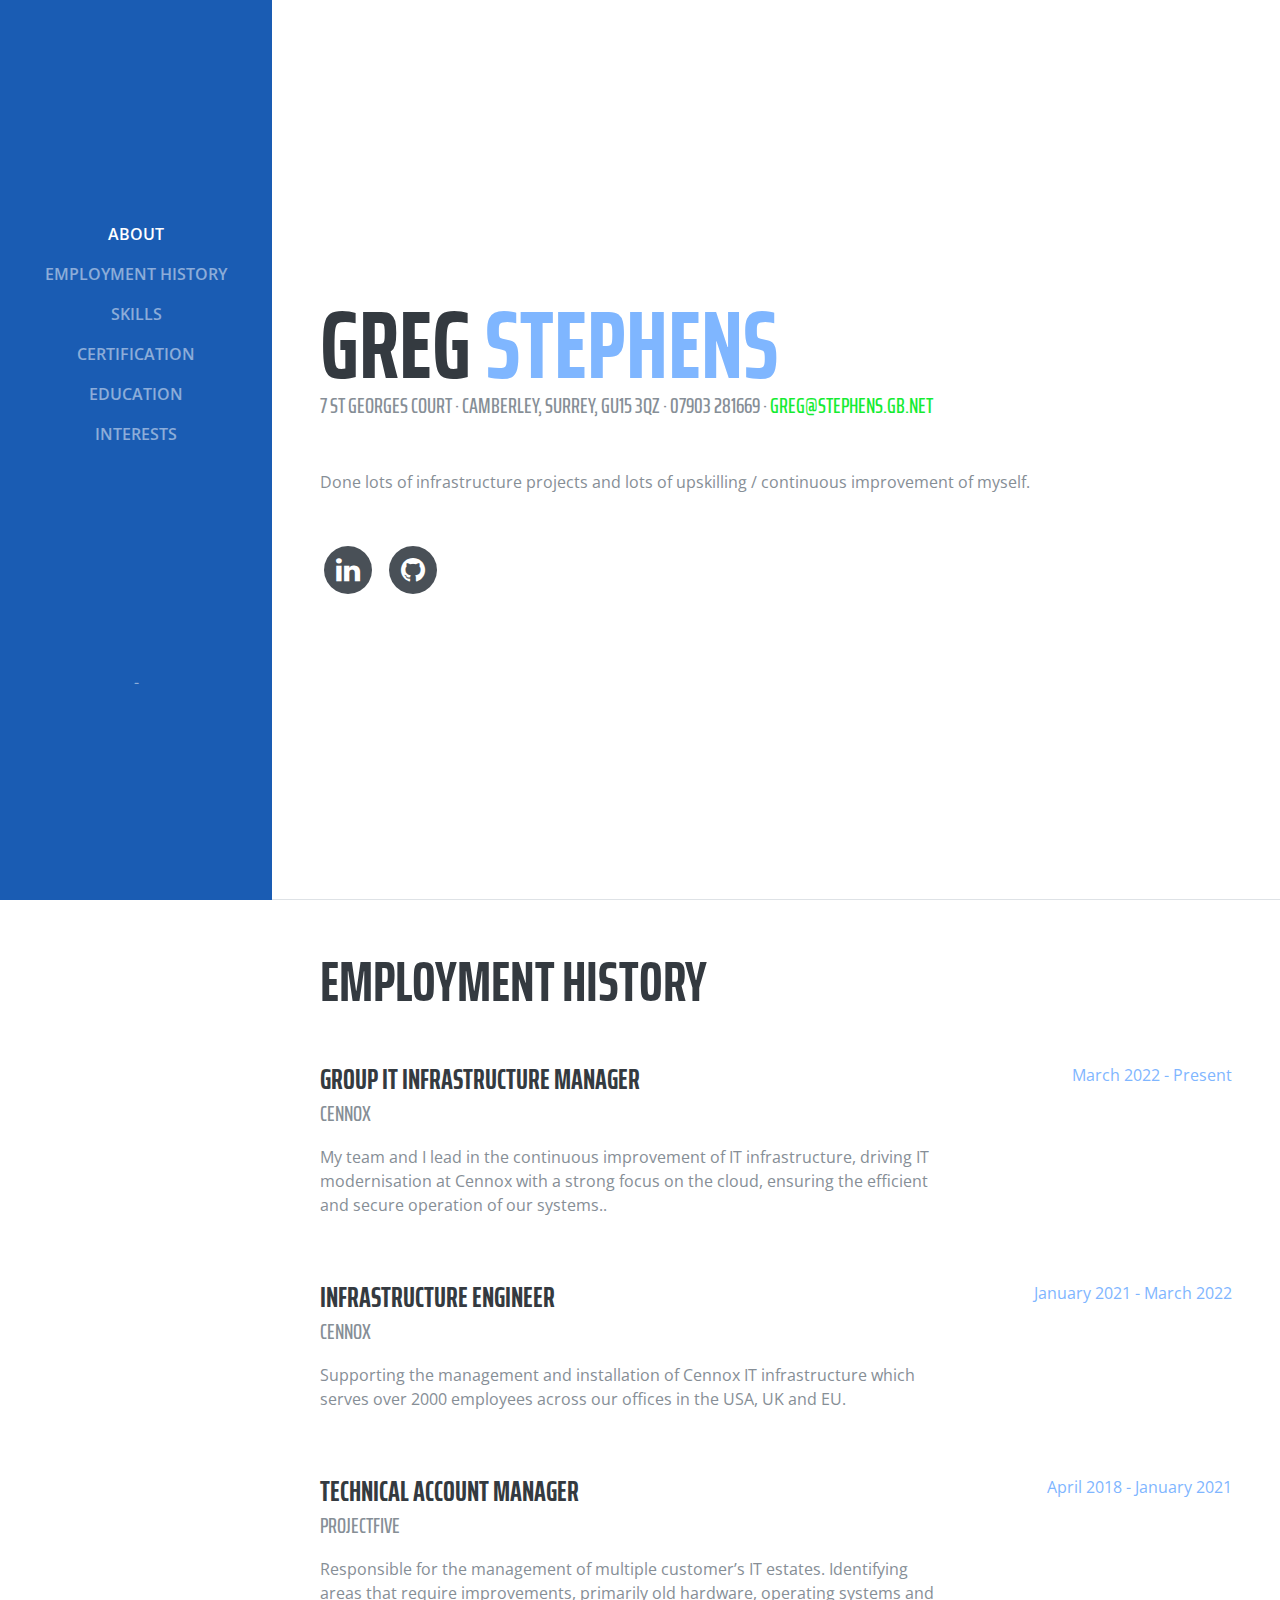
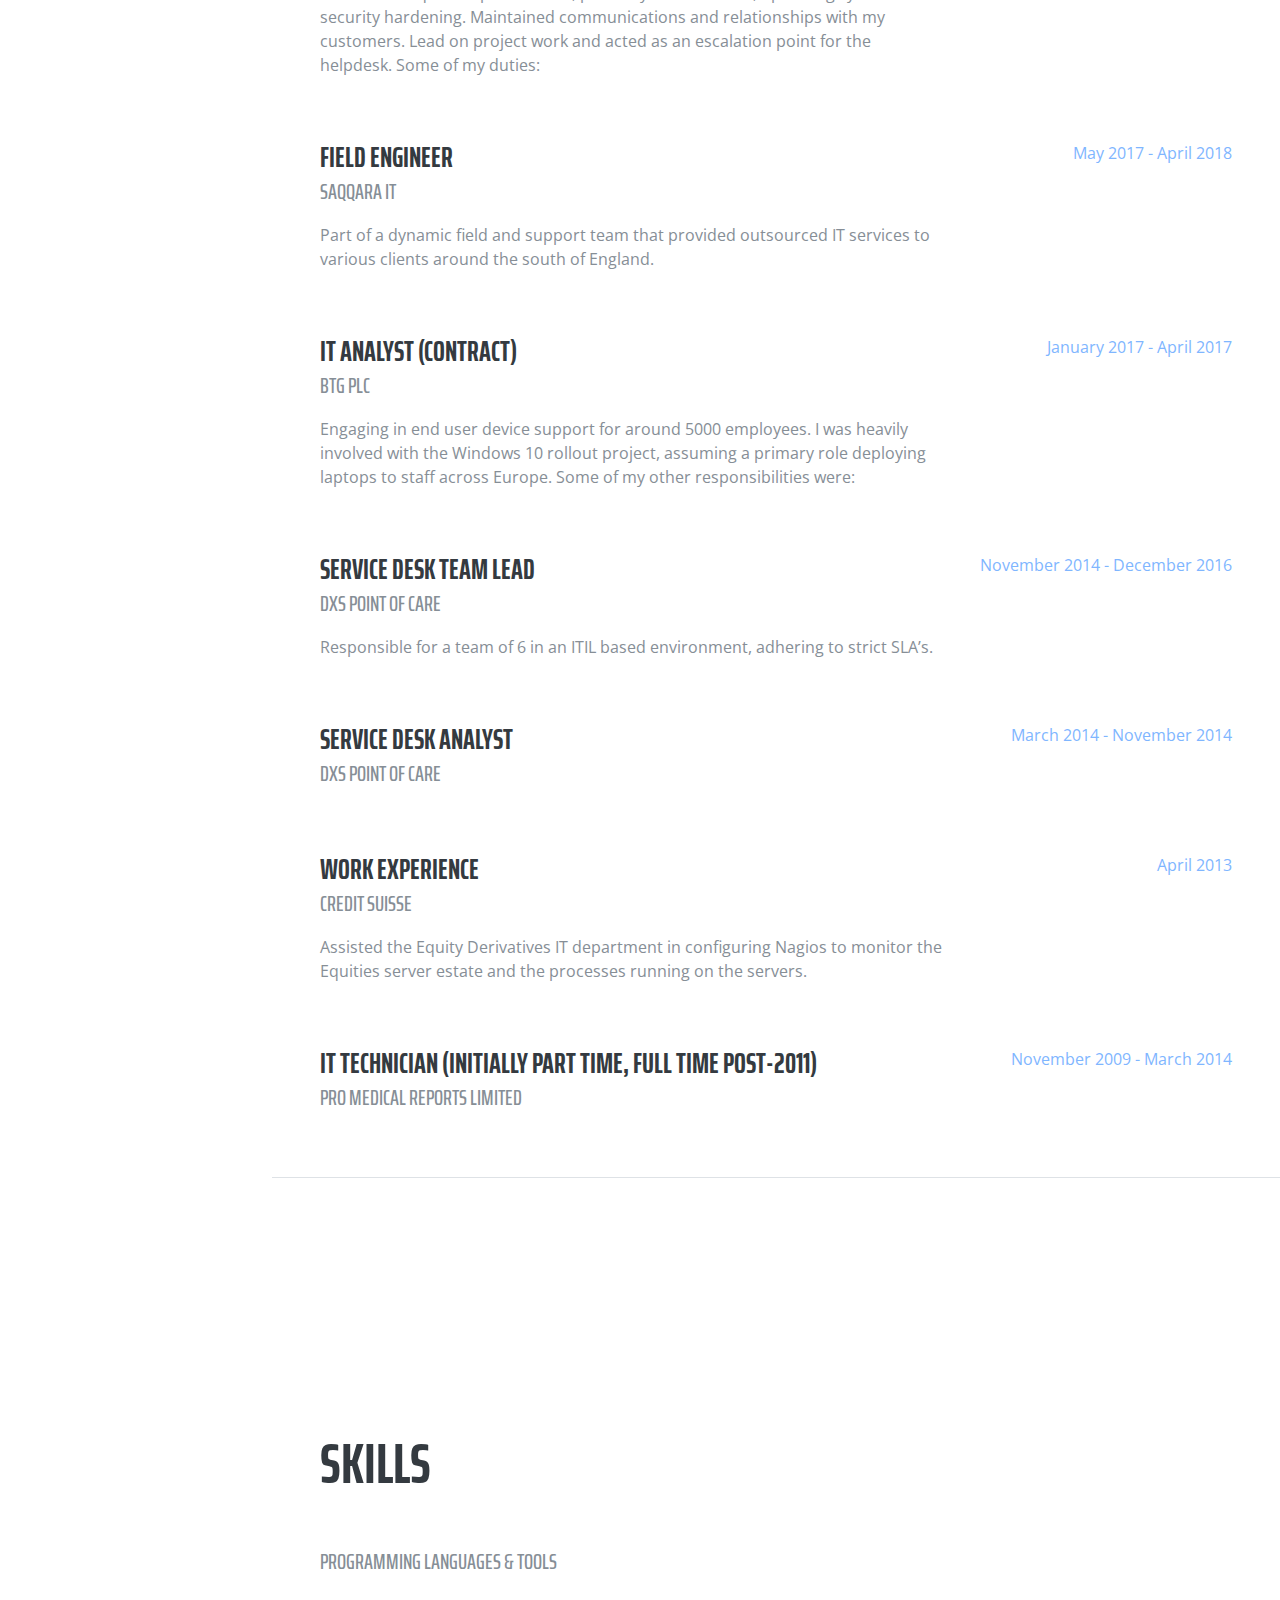
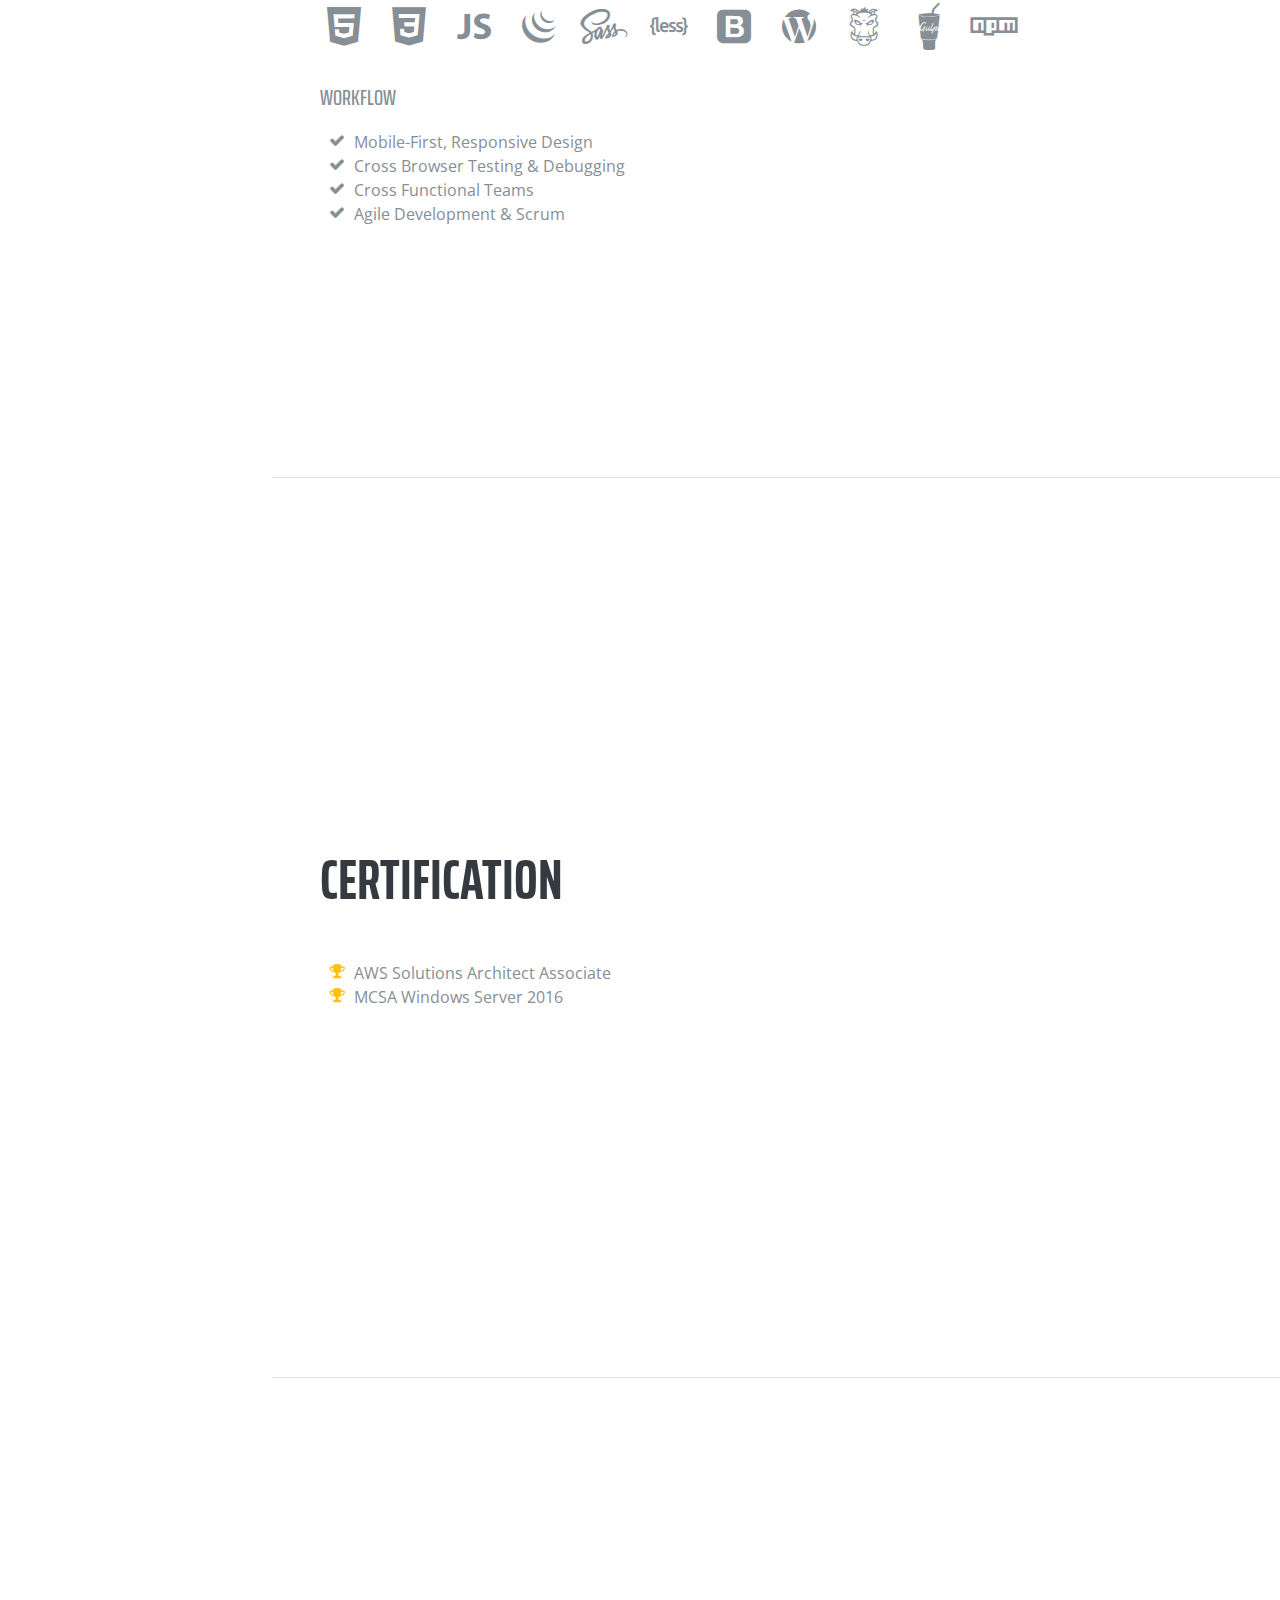
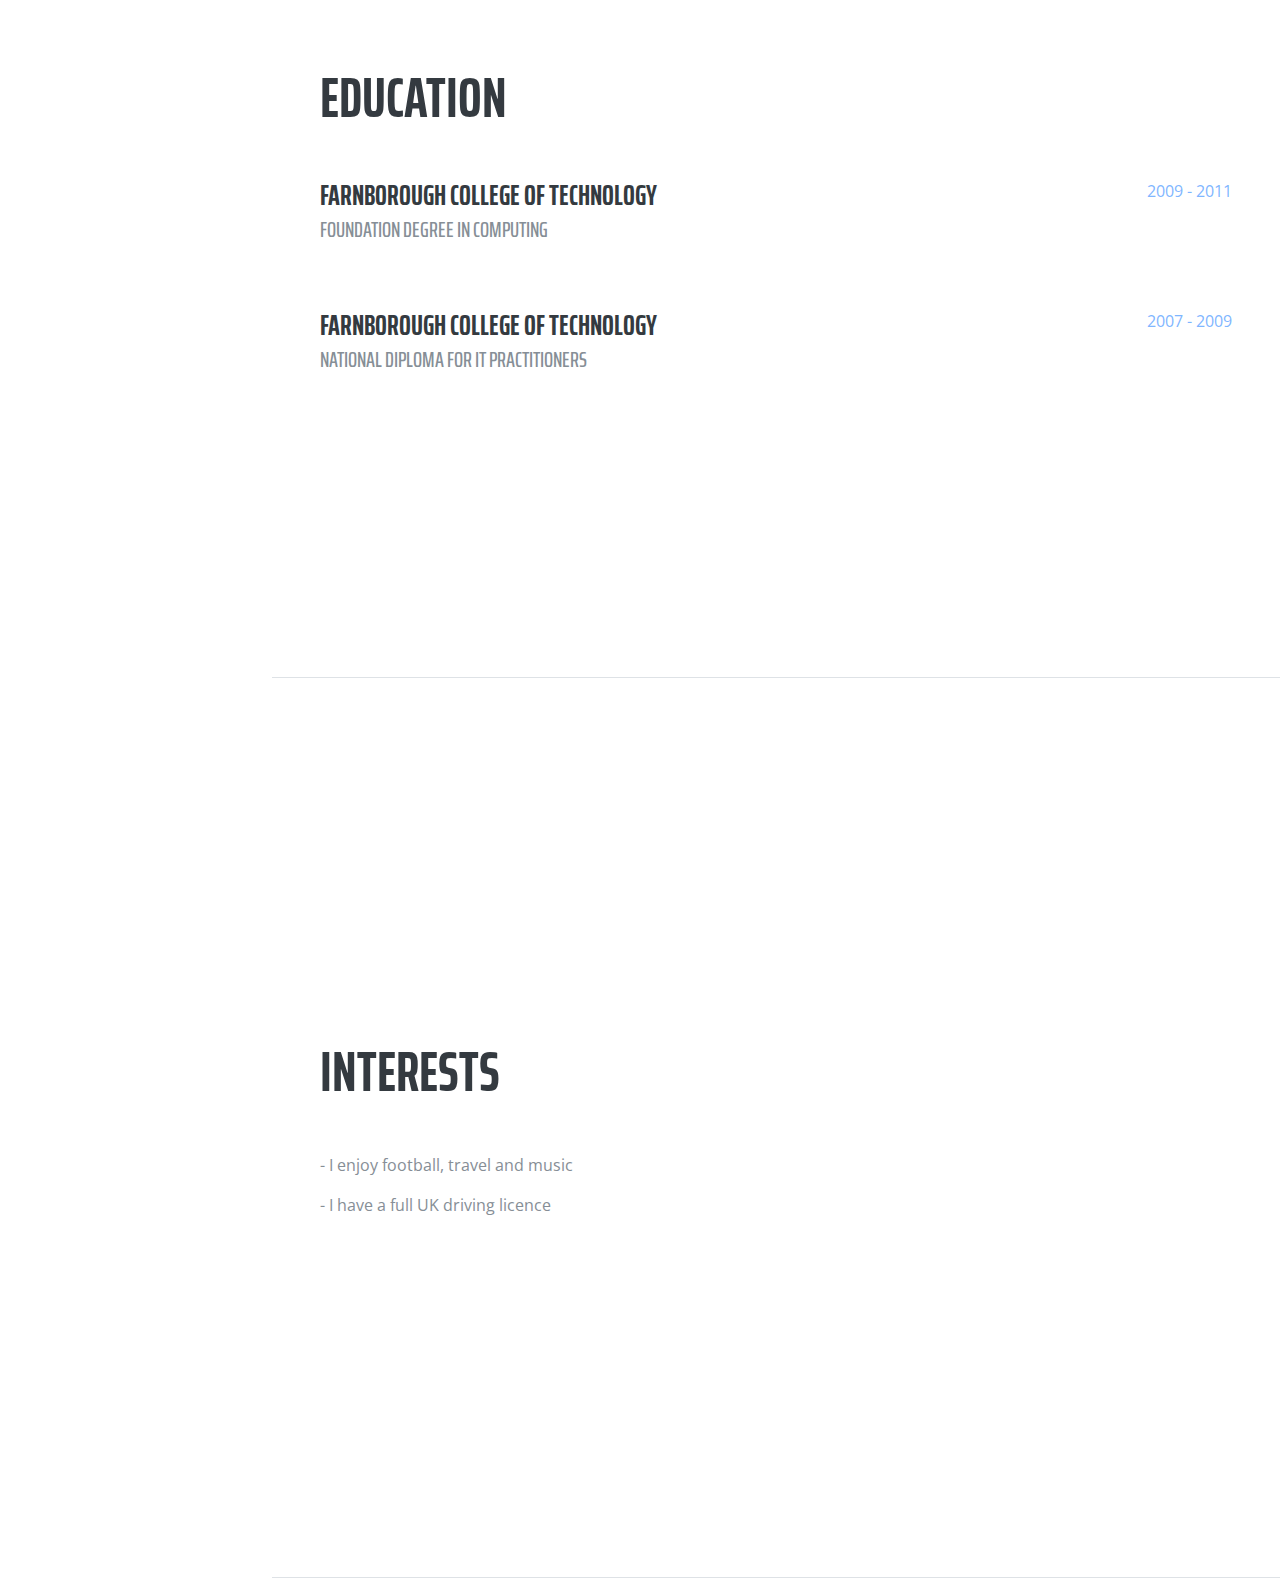
==== commit 8940587a: "change view counter" ====
--- a/index.html
+++ b/index.html
@@ -58,7 +58,7 @@
             <a class="nav-link js-scroll-trigger" href="#interests">Interests</a>
           </li>
           <p></p><p></p><p></p><p></p><p></p><p></p><p></p><p></p><p></p><p></p><p></p><p></p><p></p>
-          <div class ="visitor-number nav-item nav-link js-scroll-trigger">Couldn't read views</div>
+          <div class ="visitor-number nav-item nav-link js-scroll-trigger">-</div>
         </ul>
       </div>
     </nav>
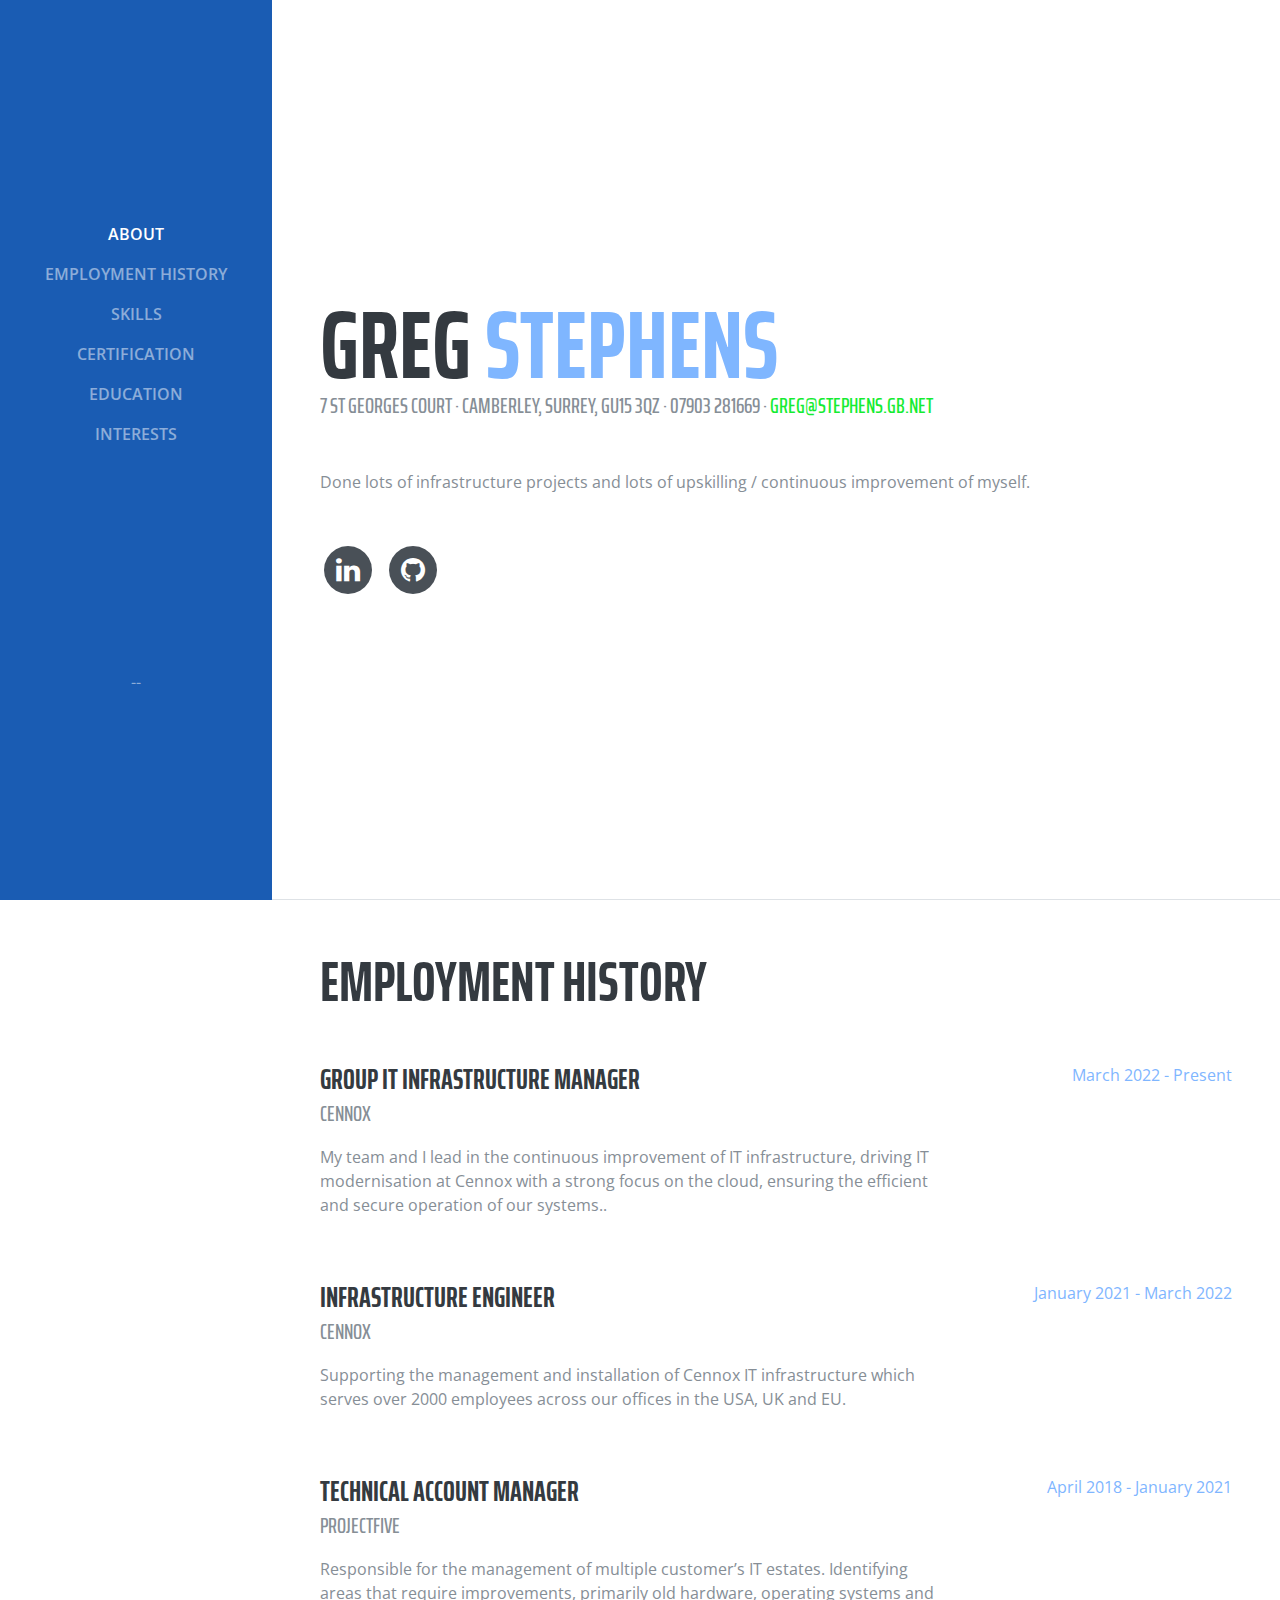
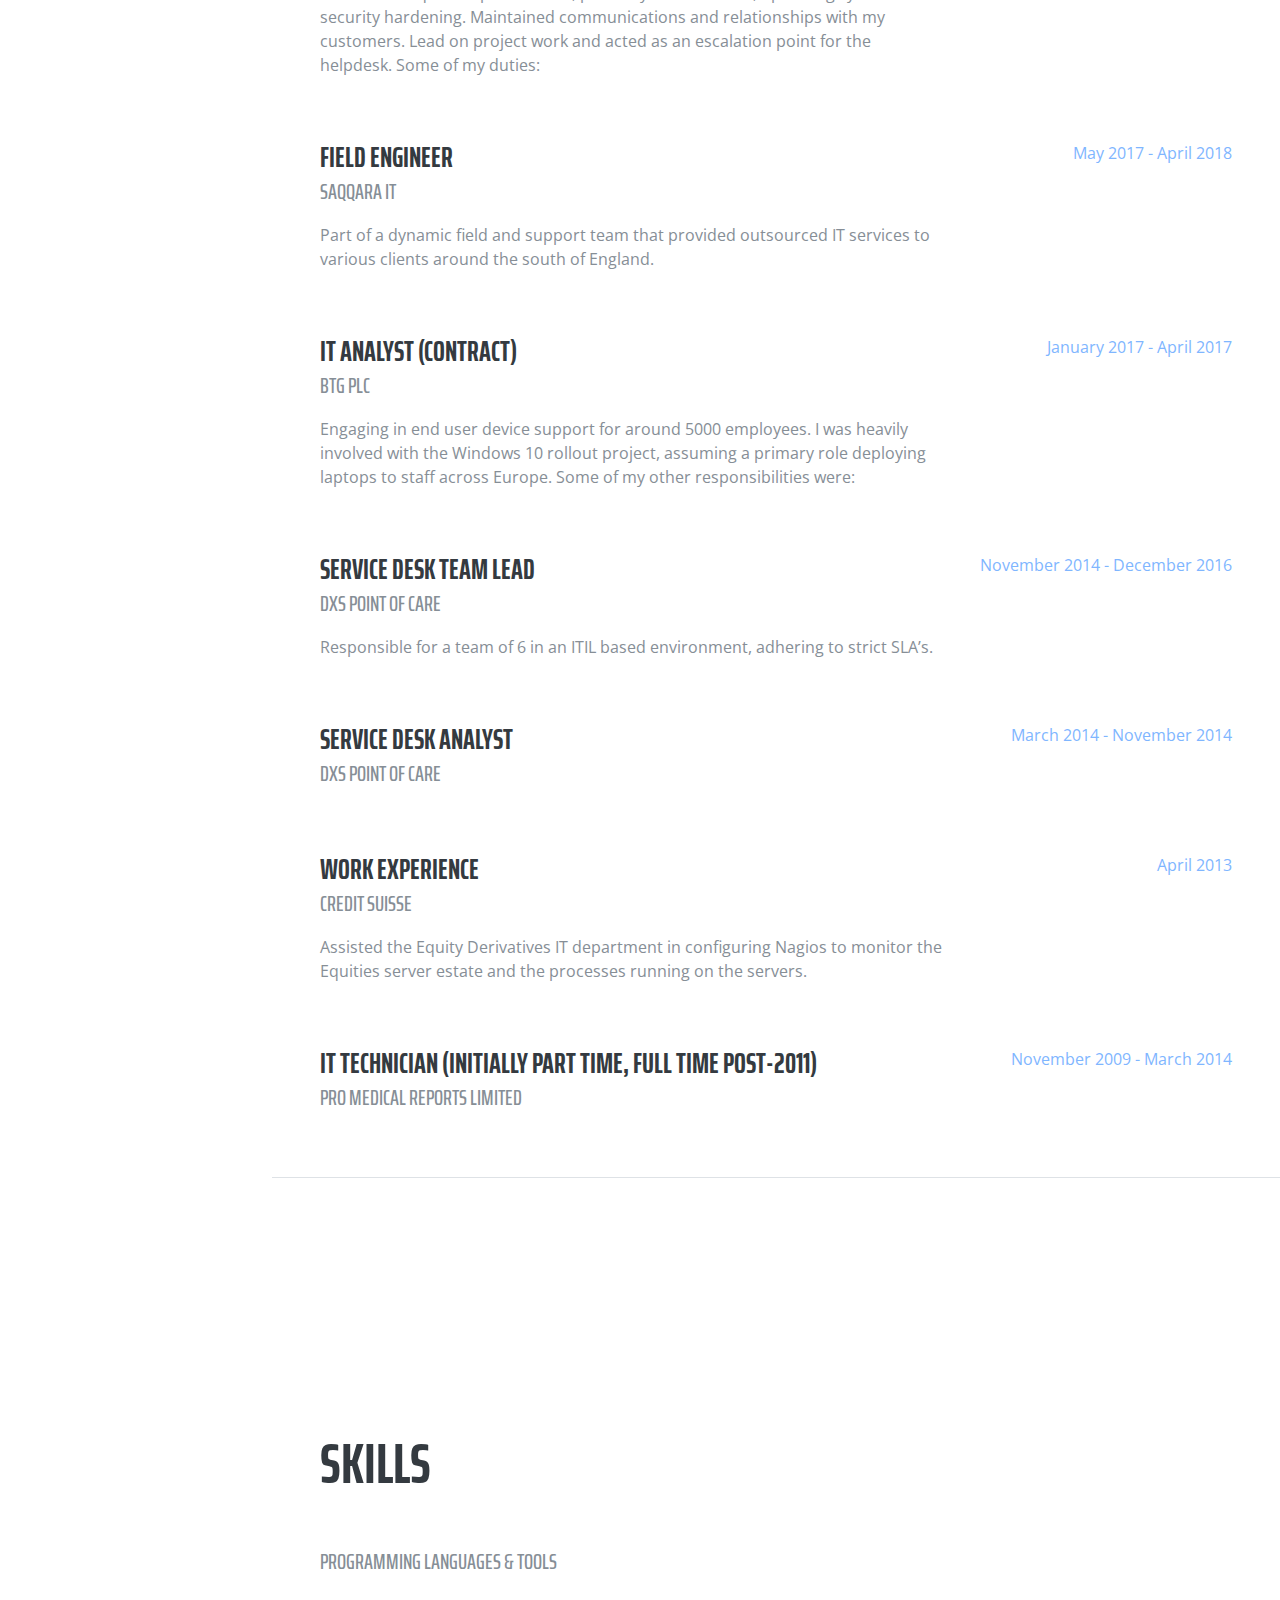
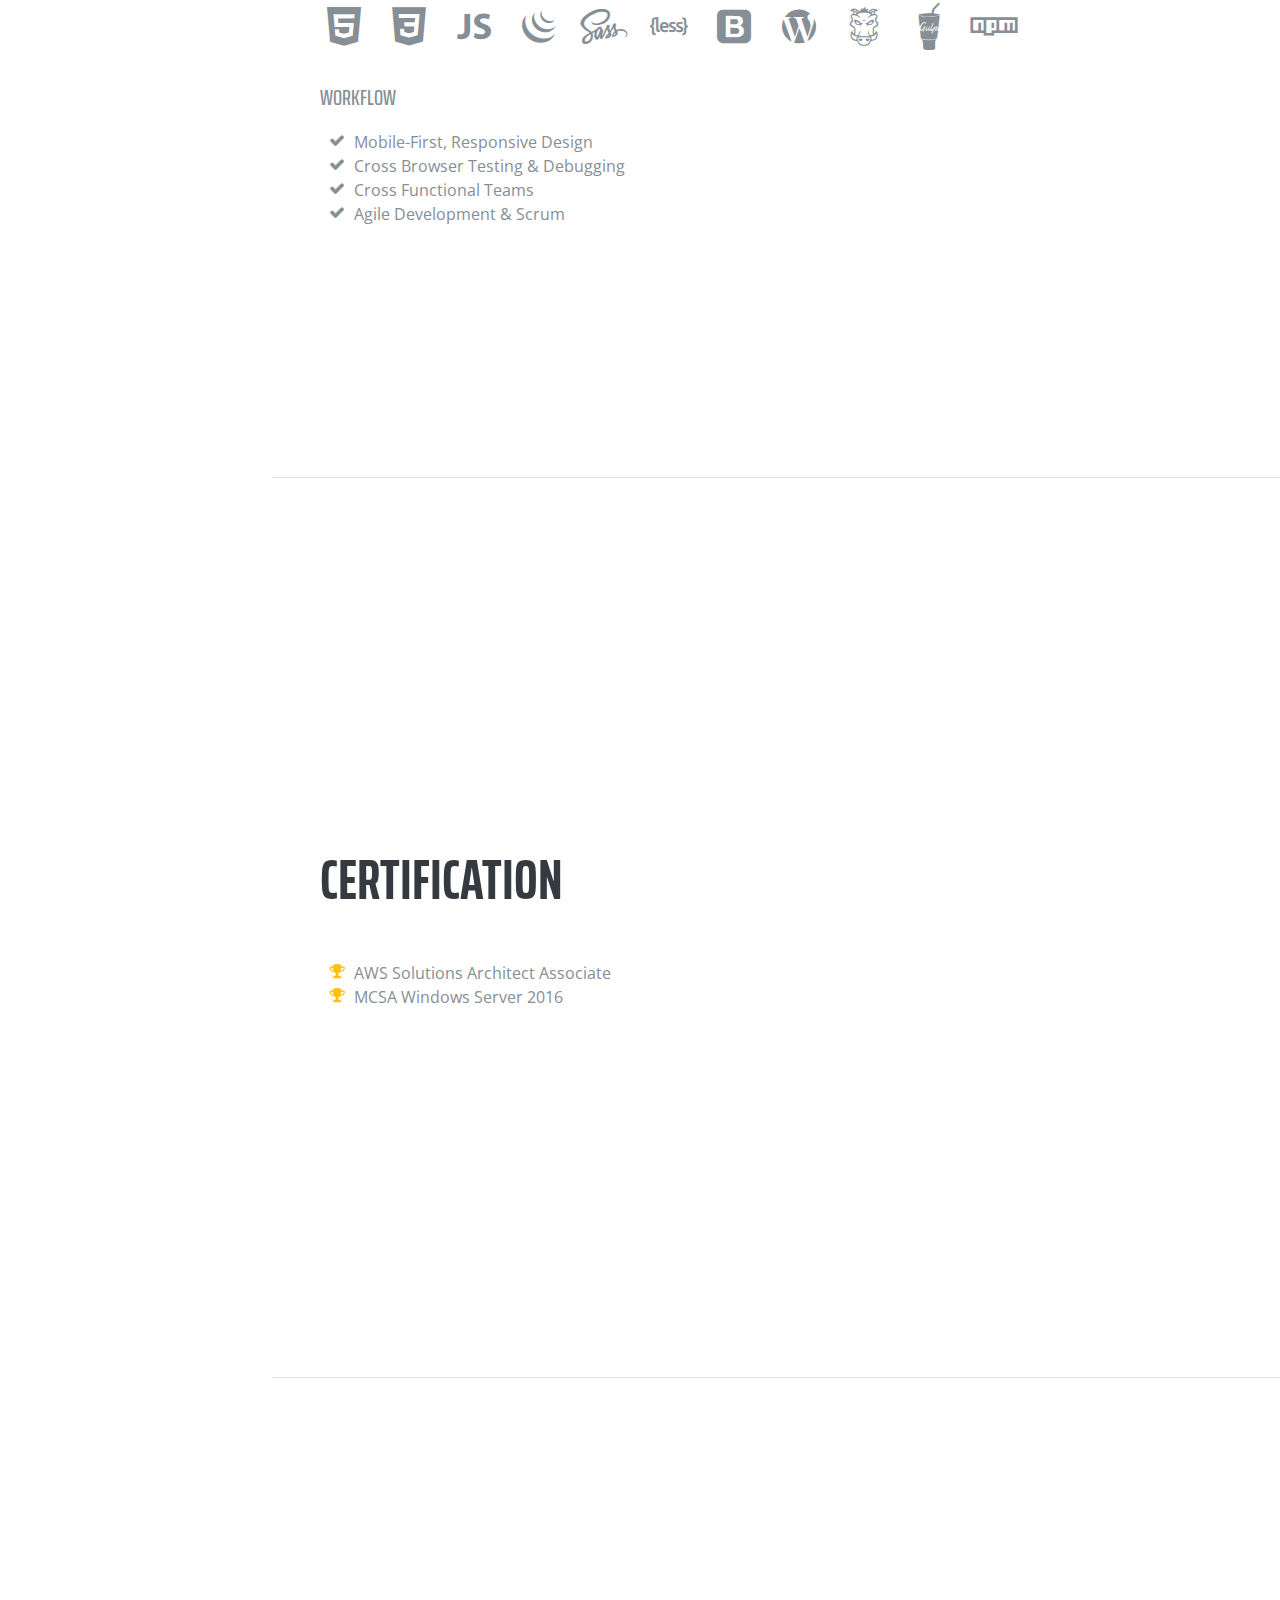
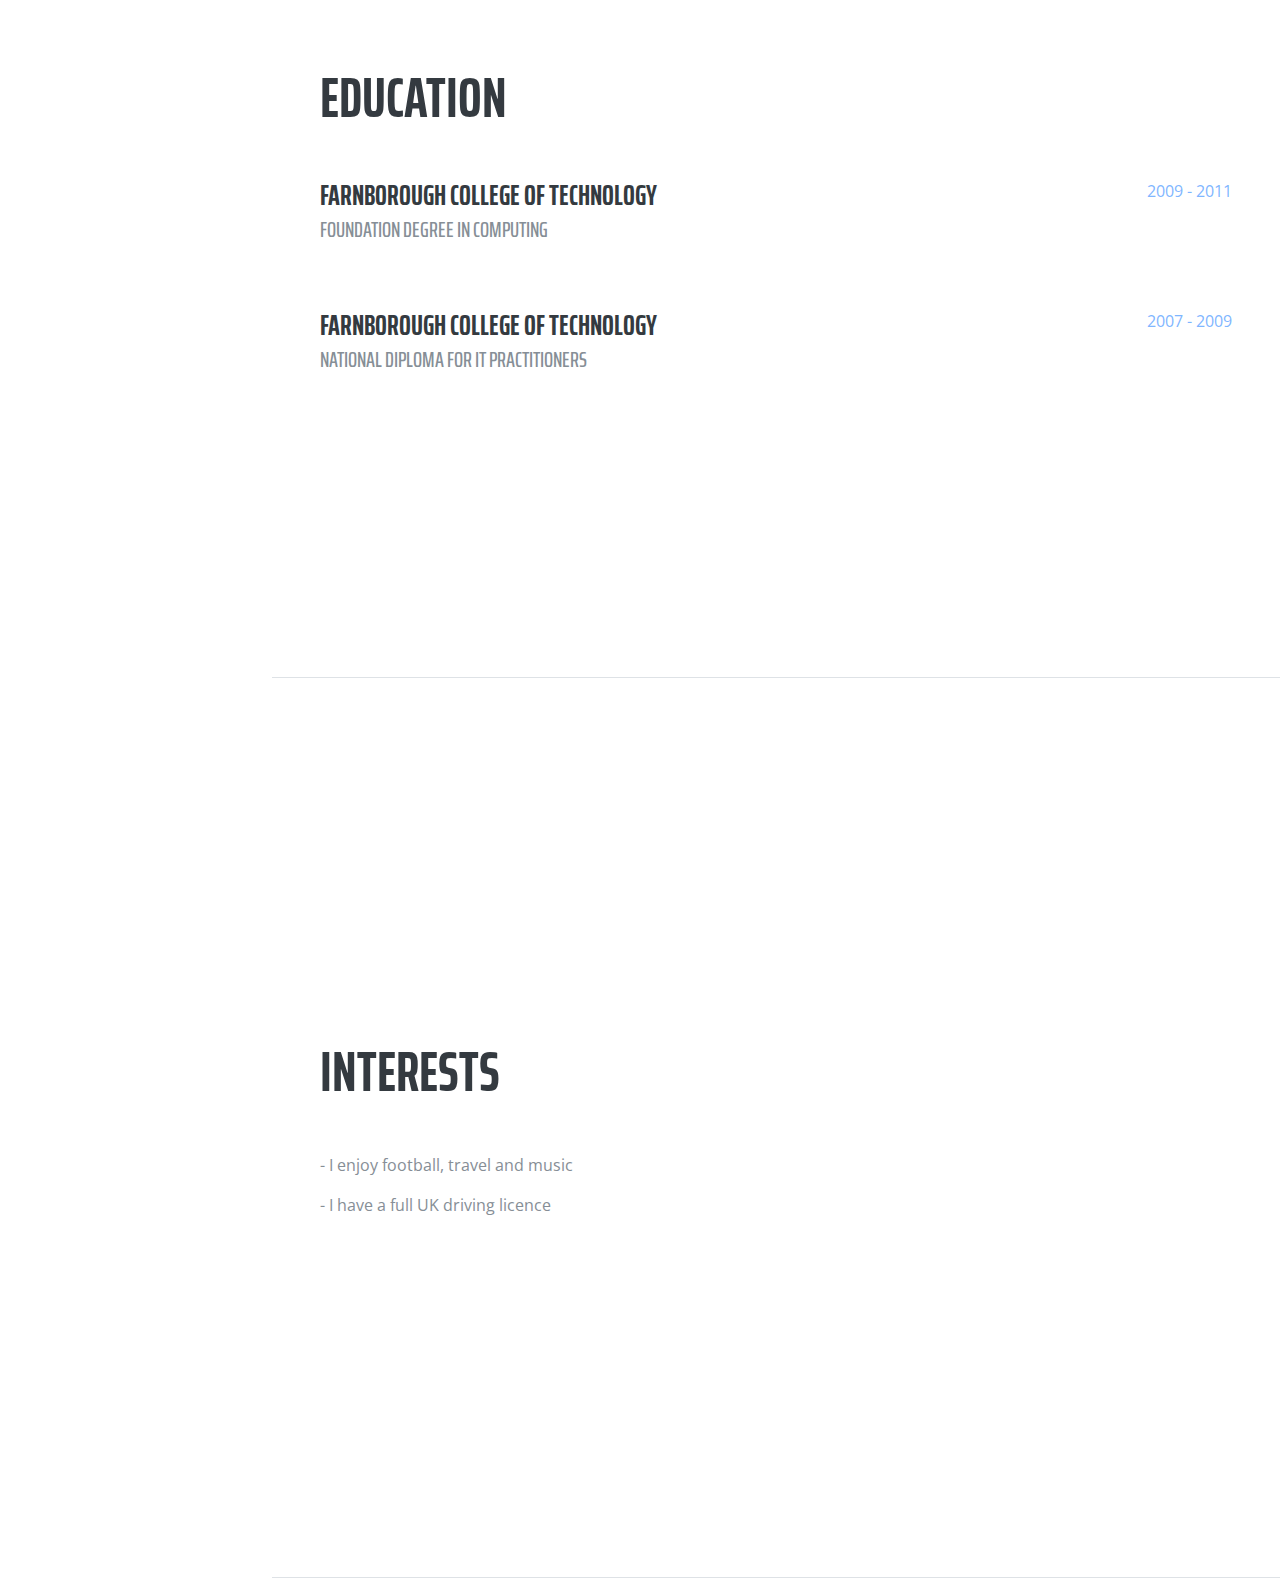
==== commit 81922b35: "index.html change" ====
--- a/index.html
+++ b/index.html
@@ -58,7 +58,7 @@
             <a class="nav-link js-scroll-trigger" href="#interests">Interests</a>
           </li>
           <p></p><p></p><p></p><p></p><p></p><p></p><p></p><p></p><p></p><p></p><p></p><p></p><p></p>
-          <div class ="visitor-number nav-item nav-link js-scroll-trigger">-</div>
+          <div class ="visitor-number nav-item nav-link js-scroll-trigger">--</div>
         </ul>
       </div>
     </nav>
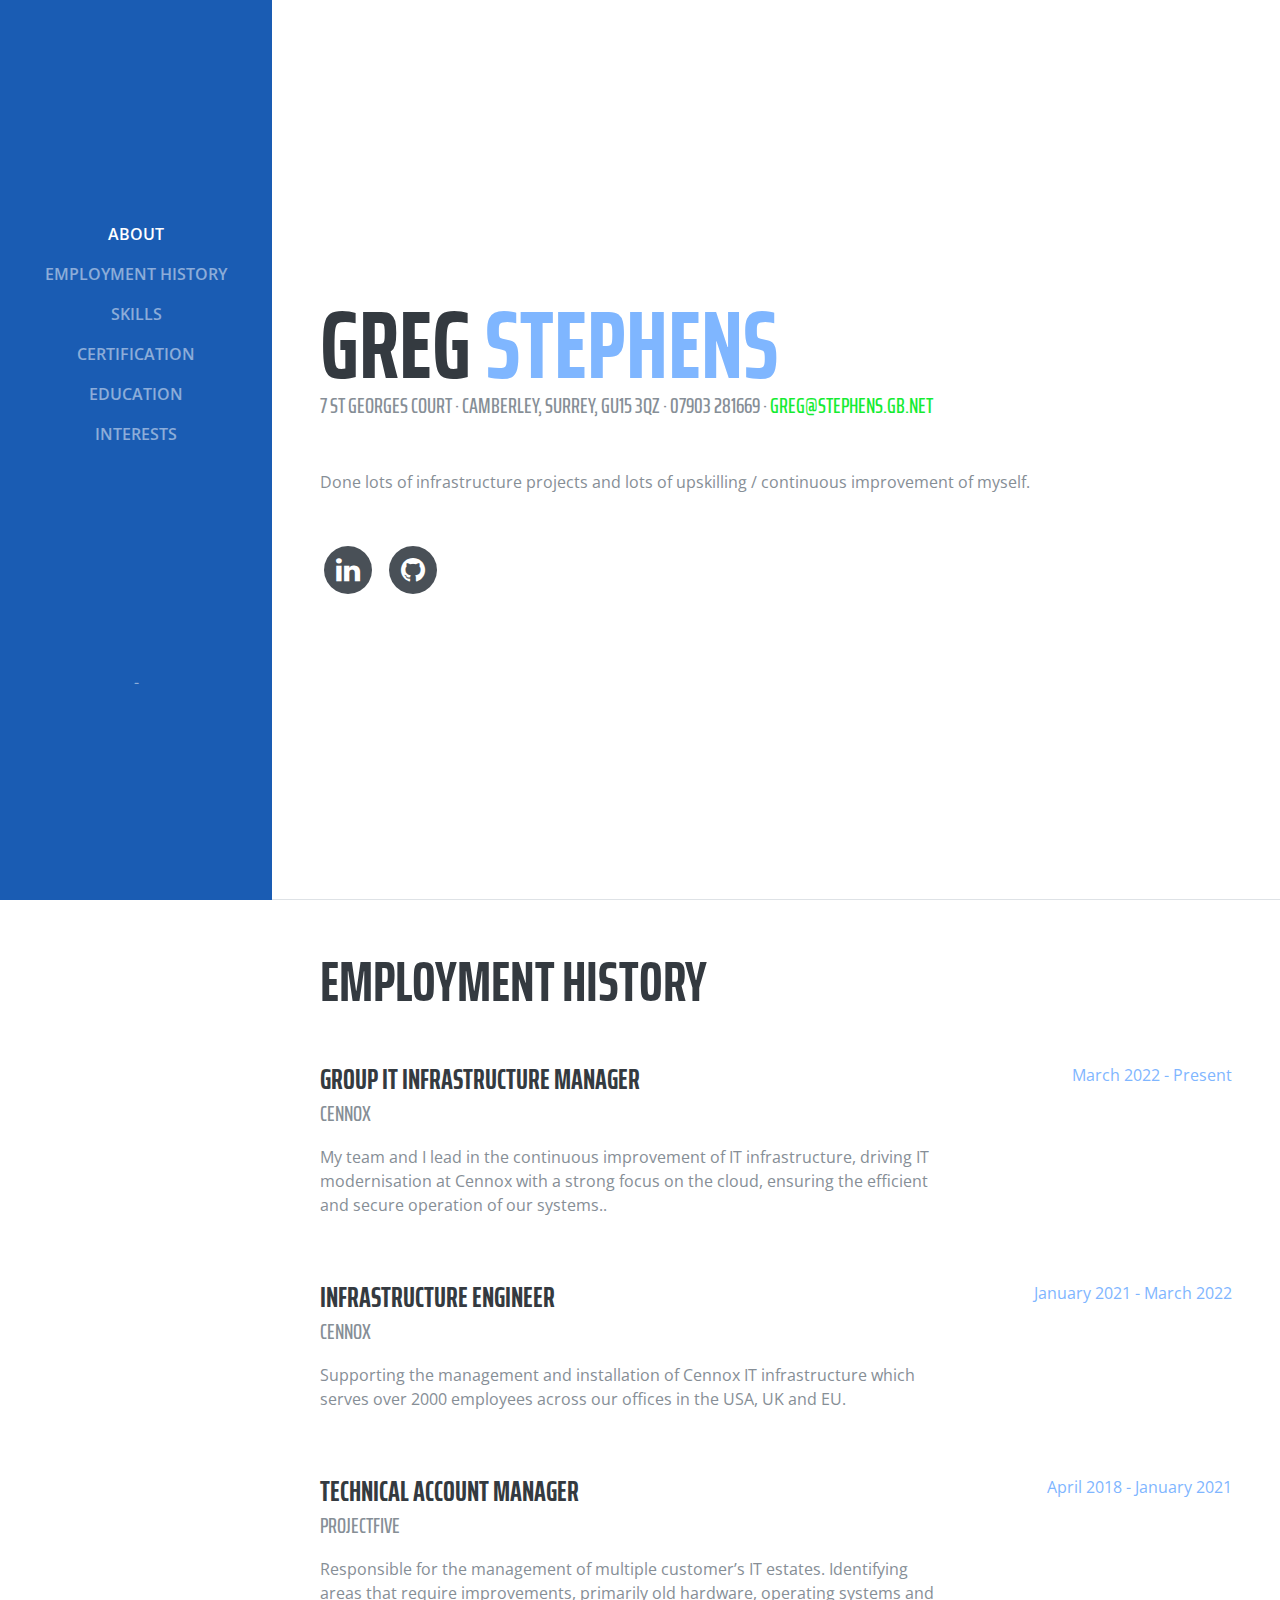
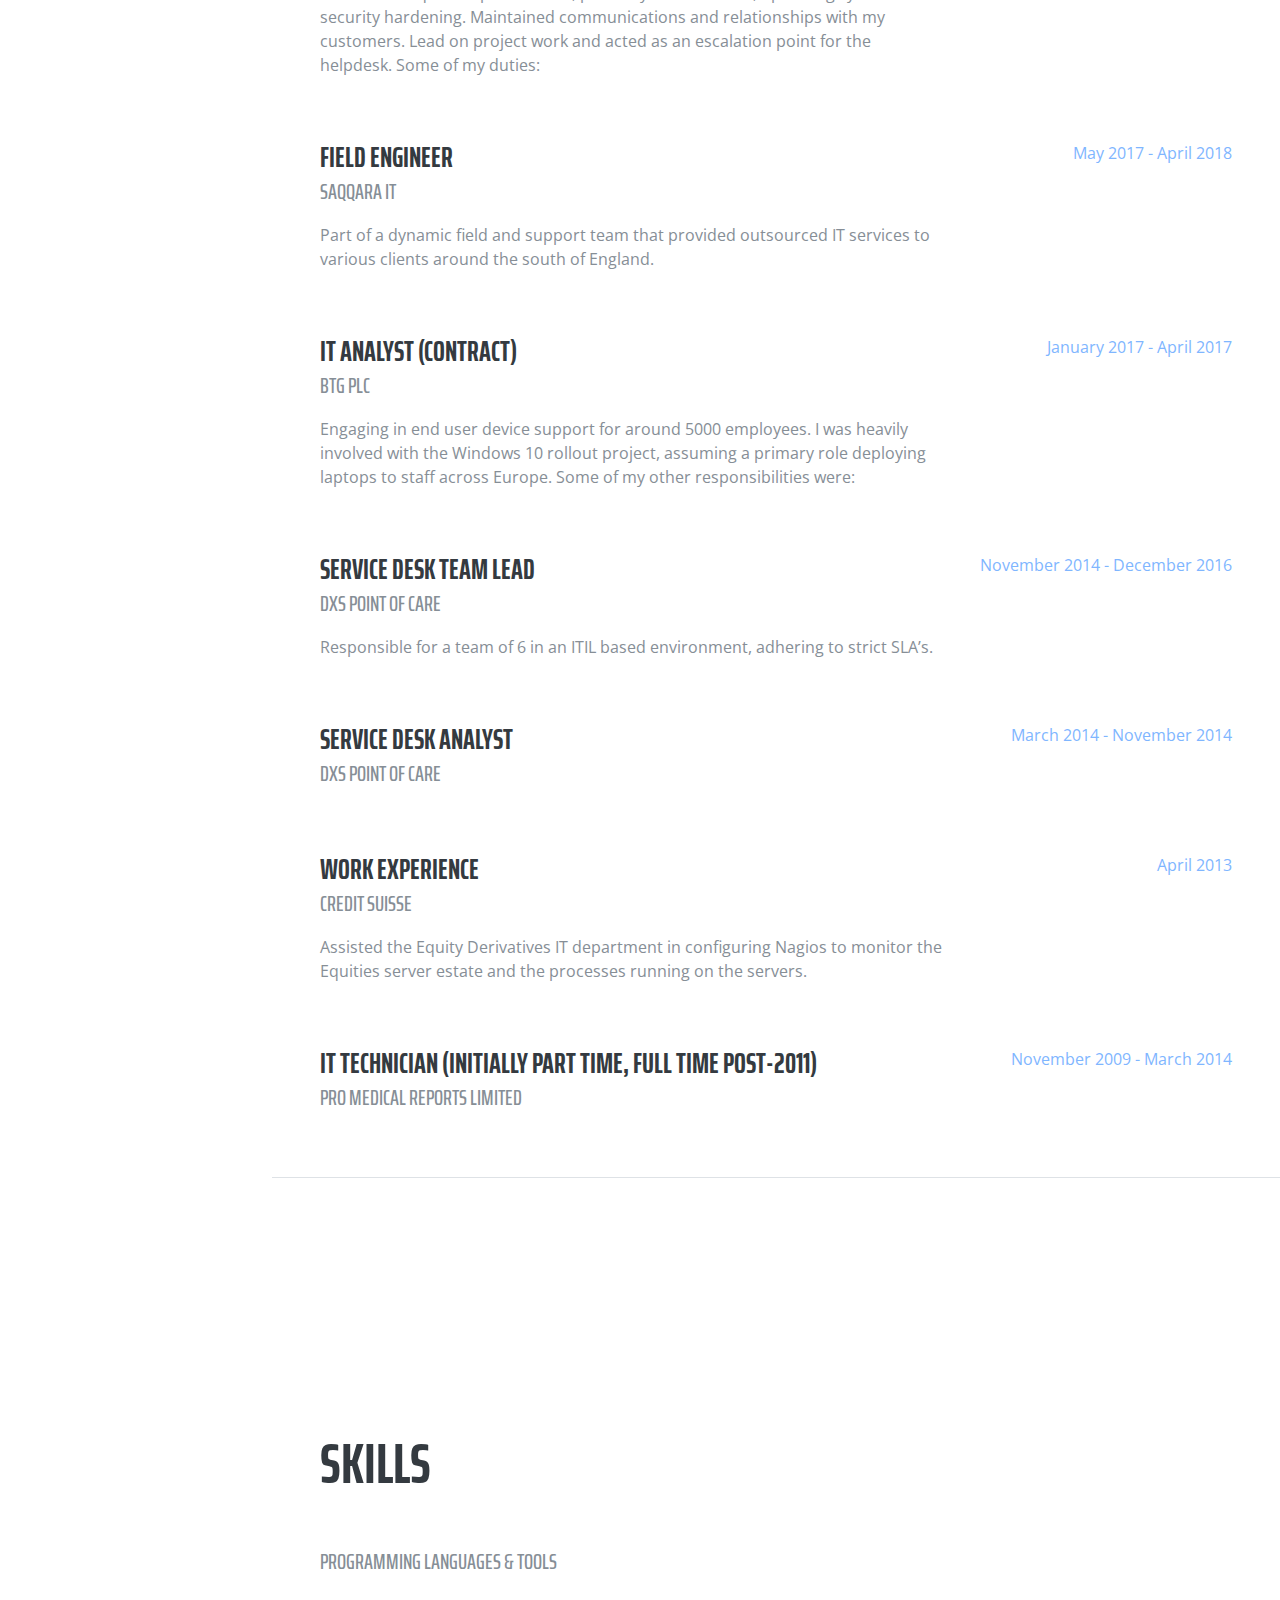
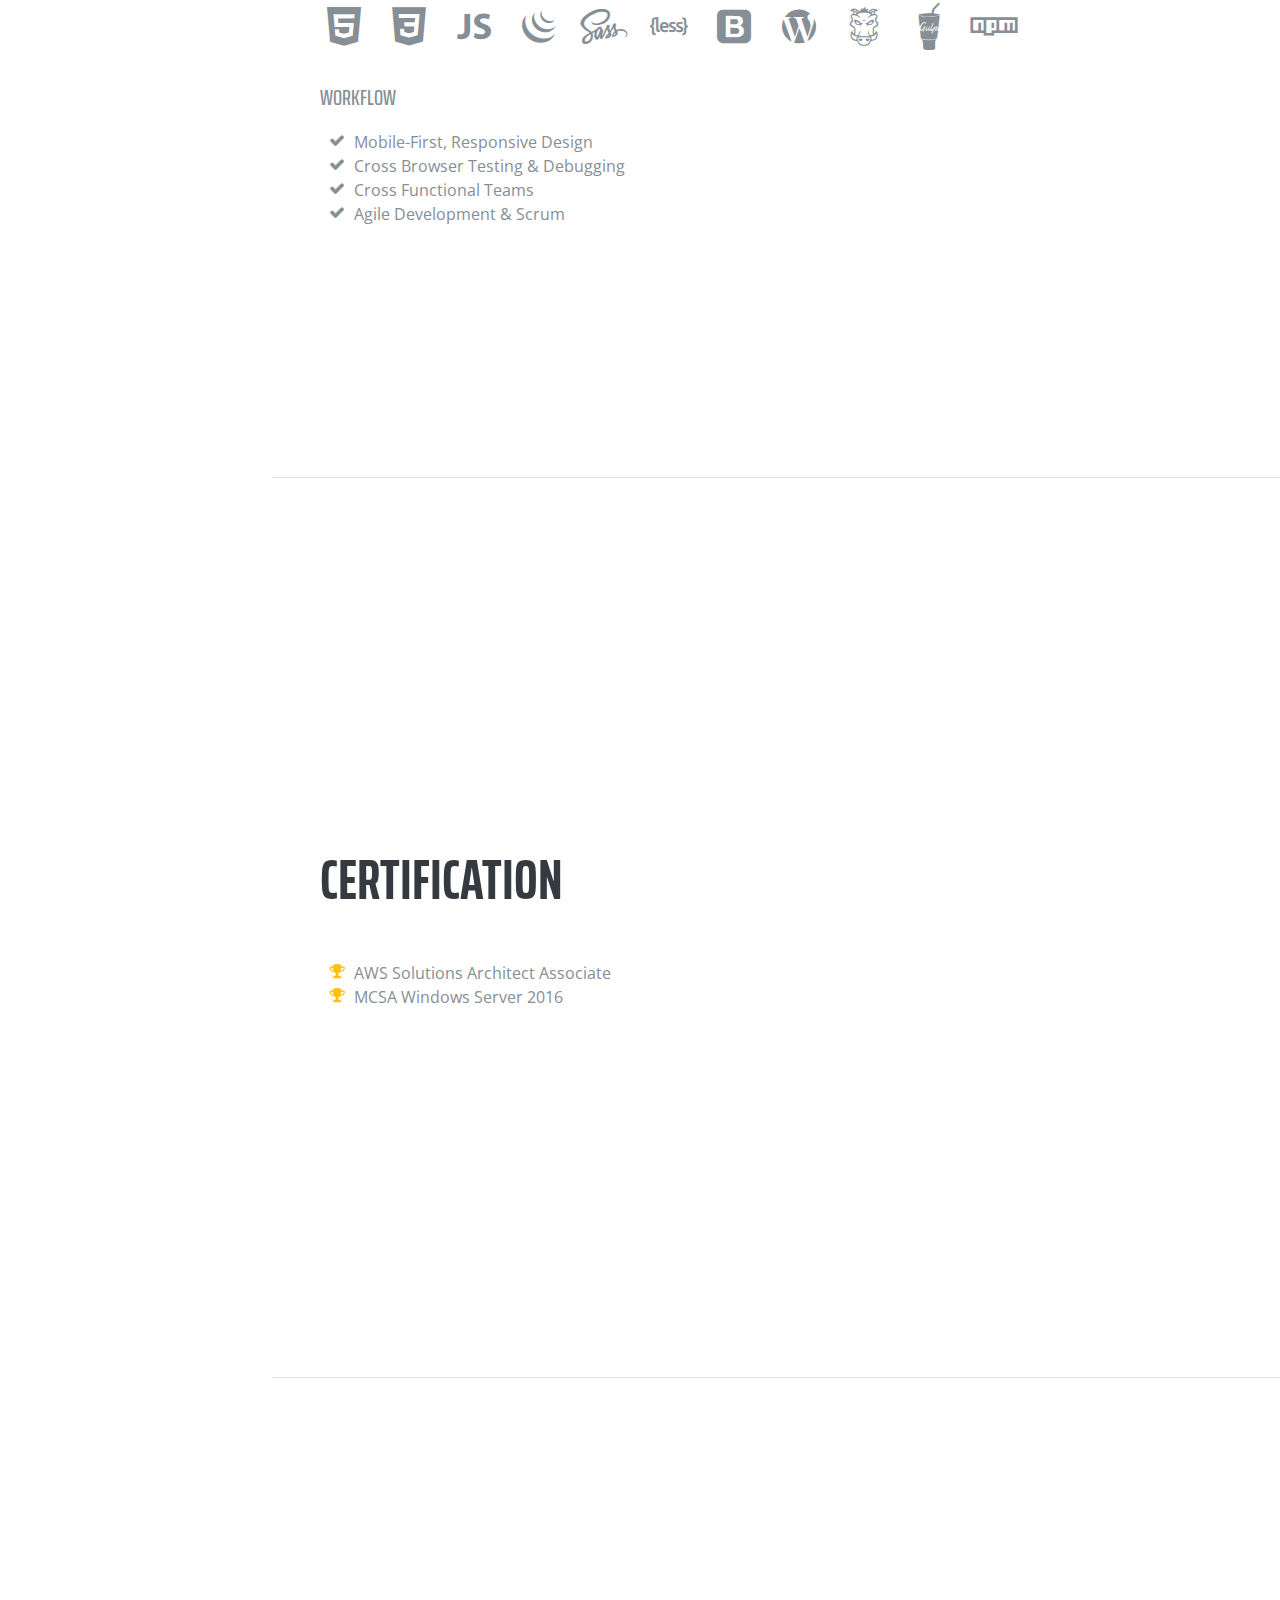
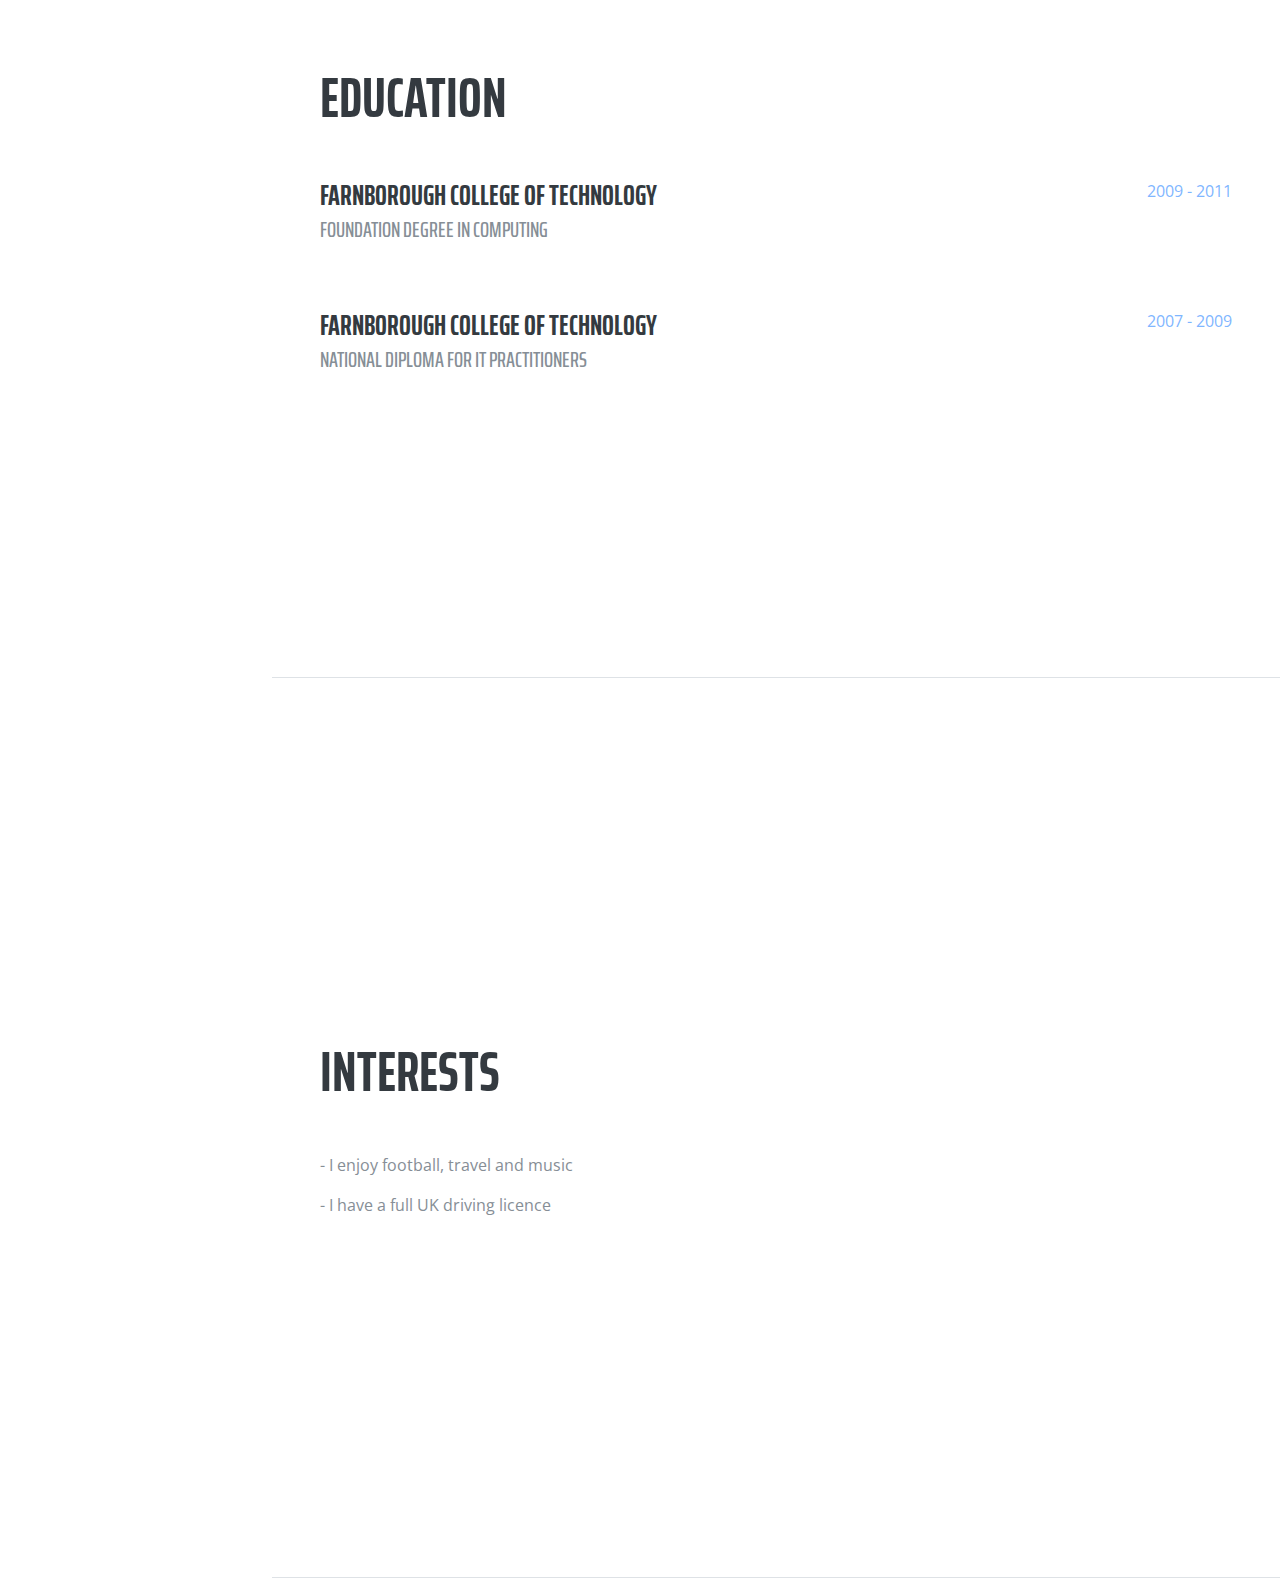
==== commit a0284829: "test" ====
--- a/index.html
+++ b/index.html
@@ -58,7 +58,7 @@
             <a class="nav-link js-scroll-trigger" href="#interests">Interests</a>
           </li>
           <p></p><p></p><p></p><p></p><p></p><p></p><p></p><p></p><p></p><p></p><p></p><p></p><p></p>
-          <div class ="visitor-number nav-item nav-link js-scroll-trigger">--</div>
+          <div class ="visitor-number nav-item nav-link js-scroll-trigger">-</div>
         </ul>
       </div>
     </nav>
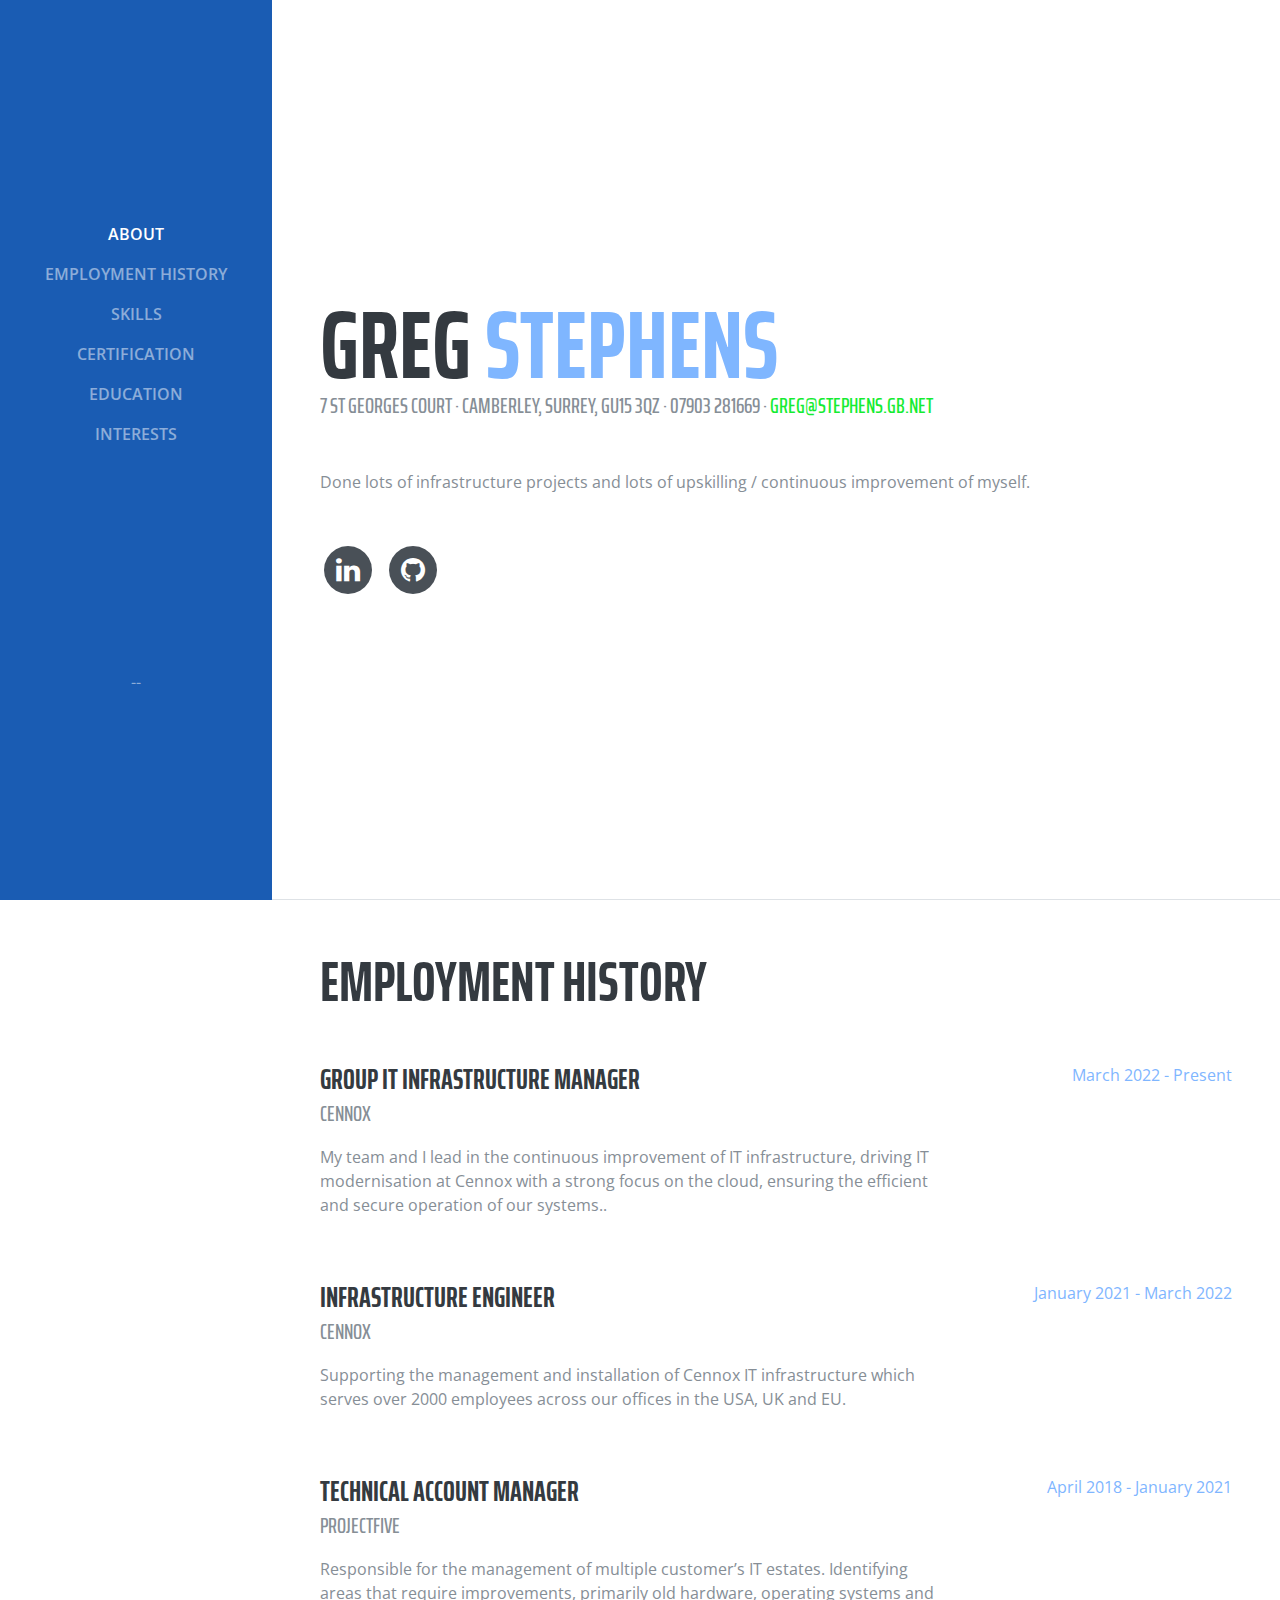
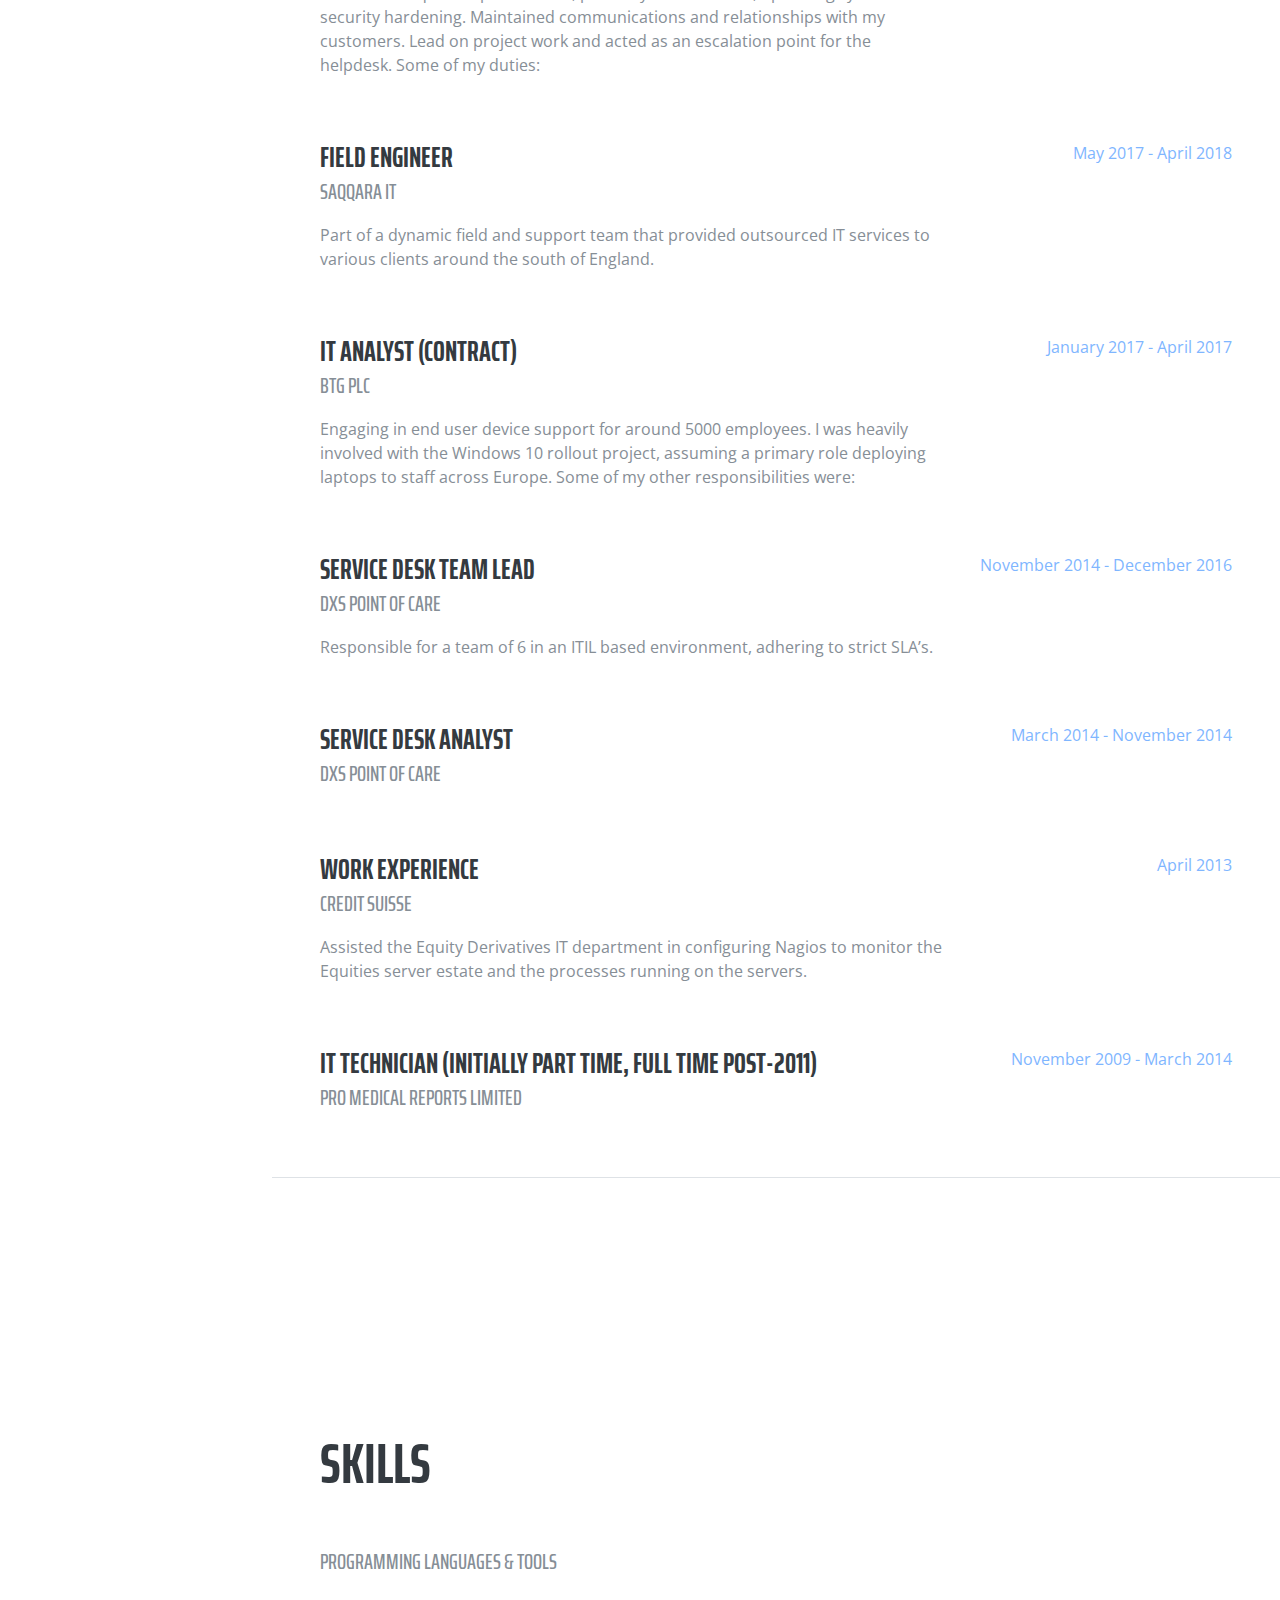
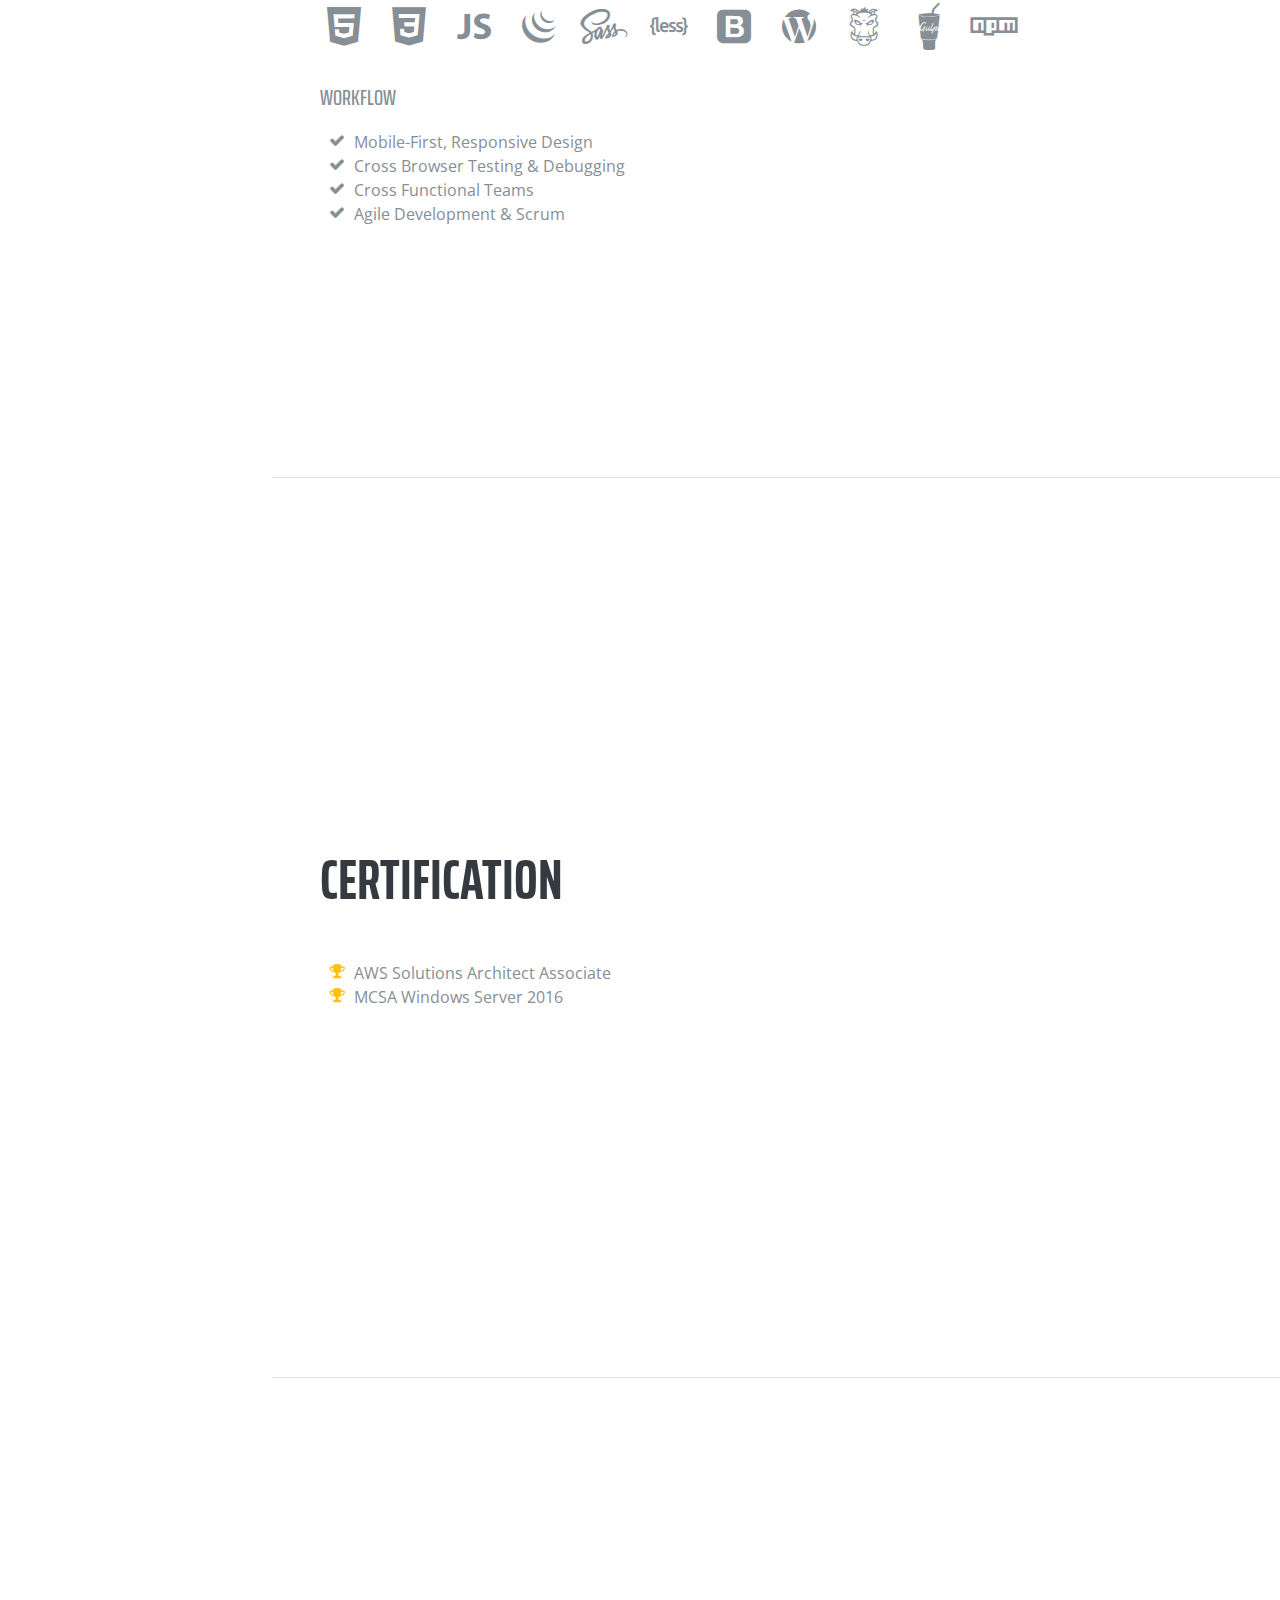
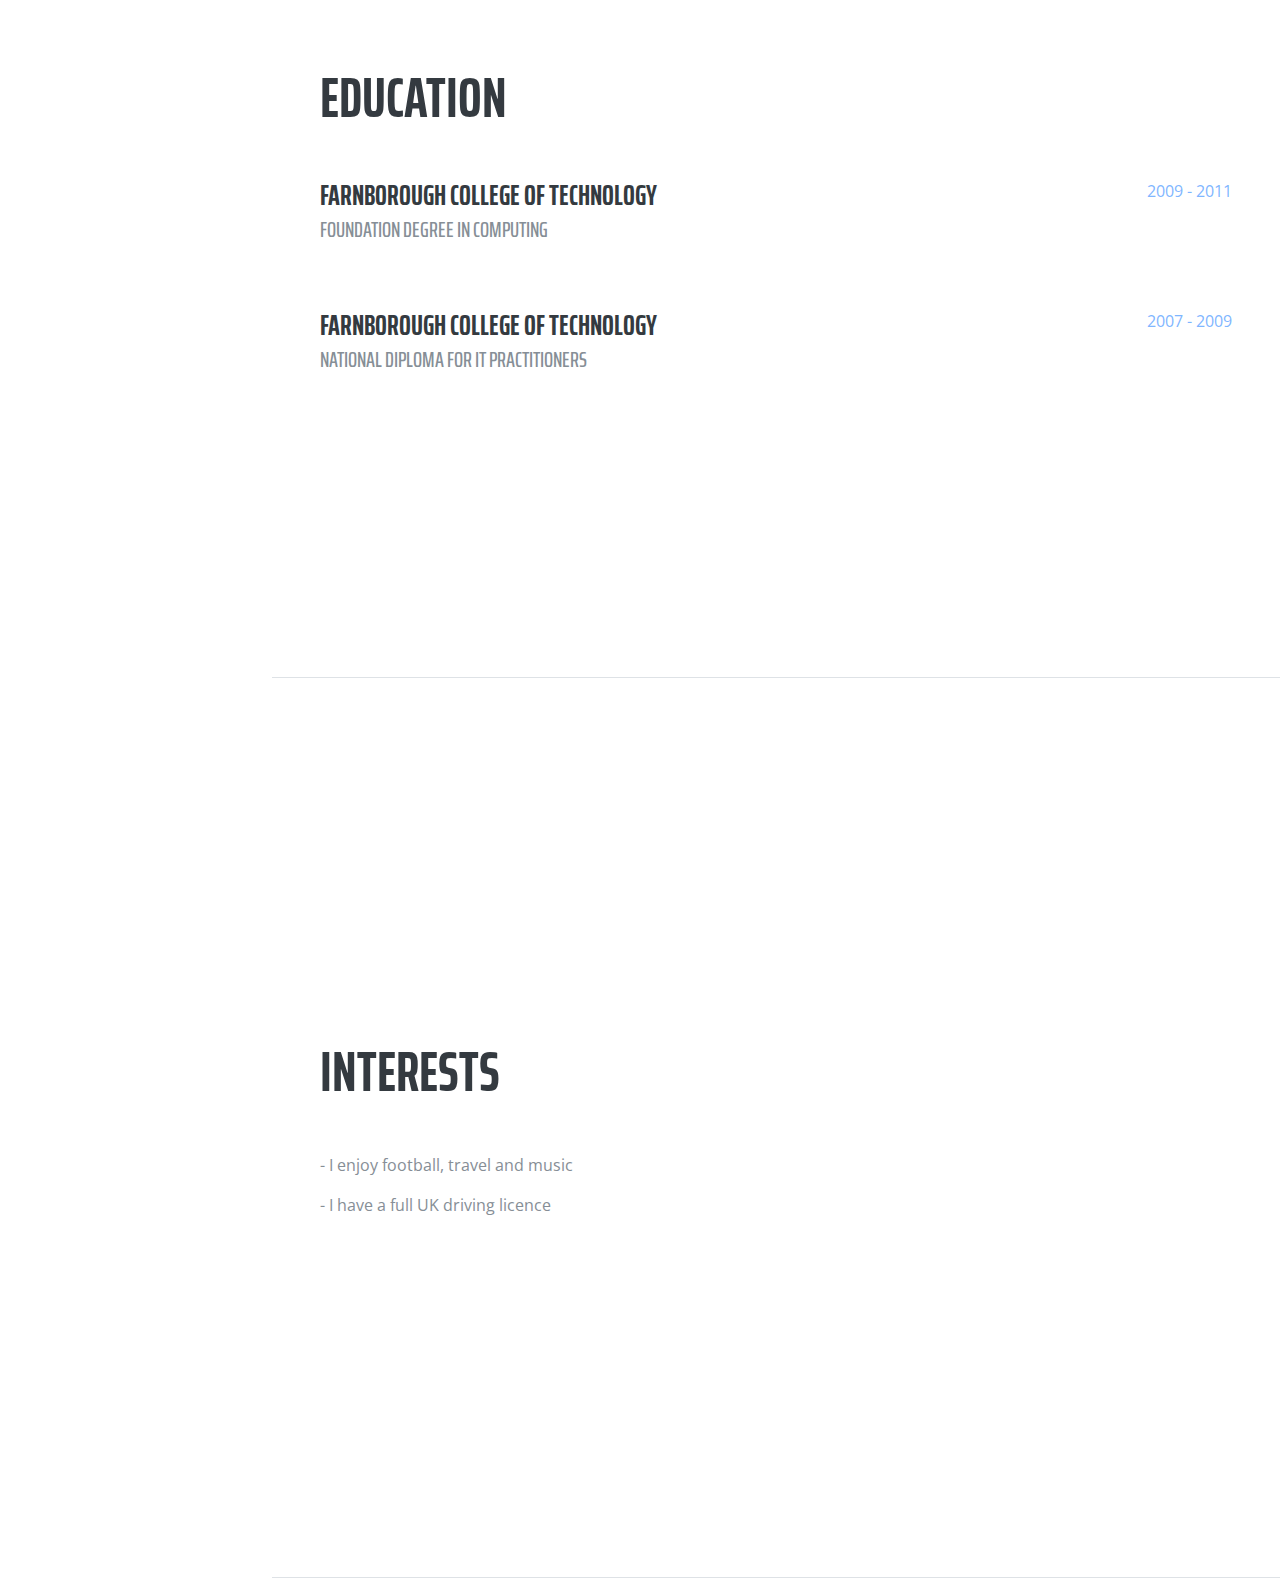
==== commit 8afc8c9a: "testcomm" ====
--- a/index.html
+++ b/index.html
@@ -58,7 +58,7 @@
             <a class="nav-link js-scroll-trigger" href="#interests">Interests</a>
           </li>
           <p></p><p></p><p></p><p></p><p></p><p></p><p></p><p></p><p></p><p></p><p></p><p></p><p></p>
-          <div class ="visitor-number nav-item nav-link js-scroll-trigger">-</div>
+          <div class ="visitor-number nav-item nav-link js-scroll-trigger">--</div>
         </ul>
       </div>
     </nav>
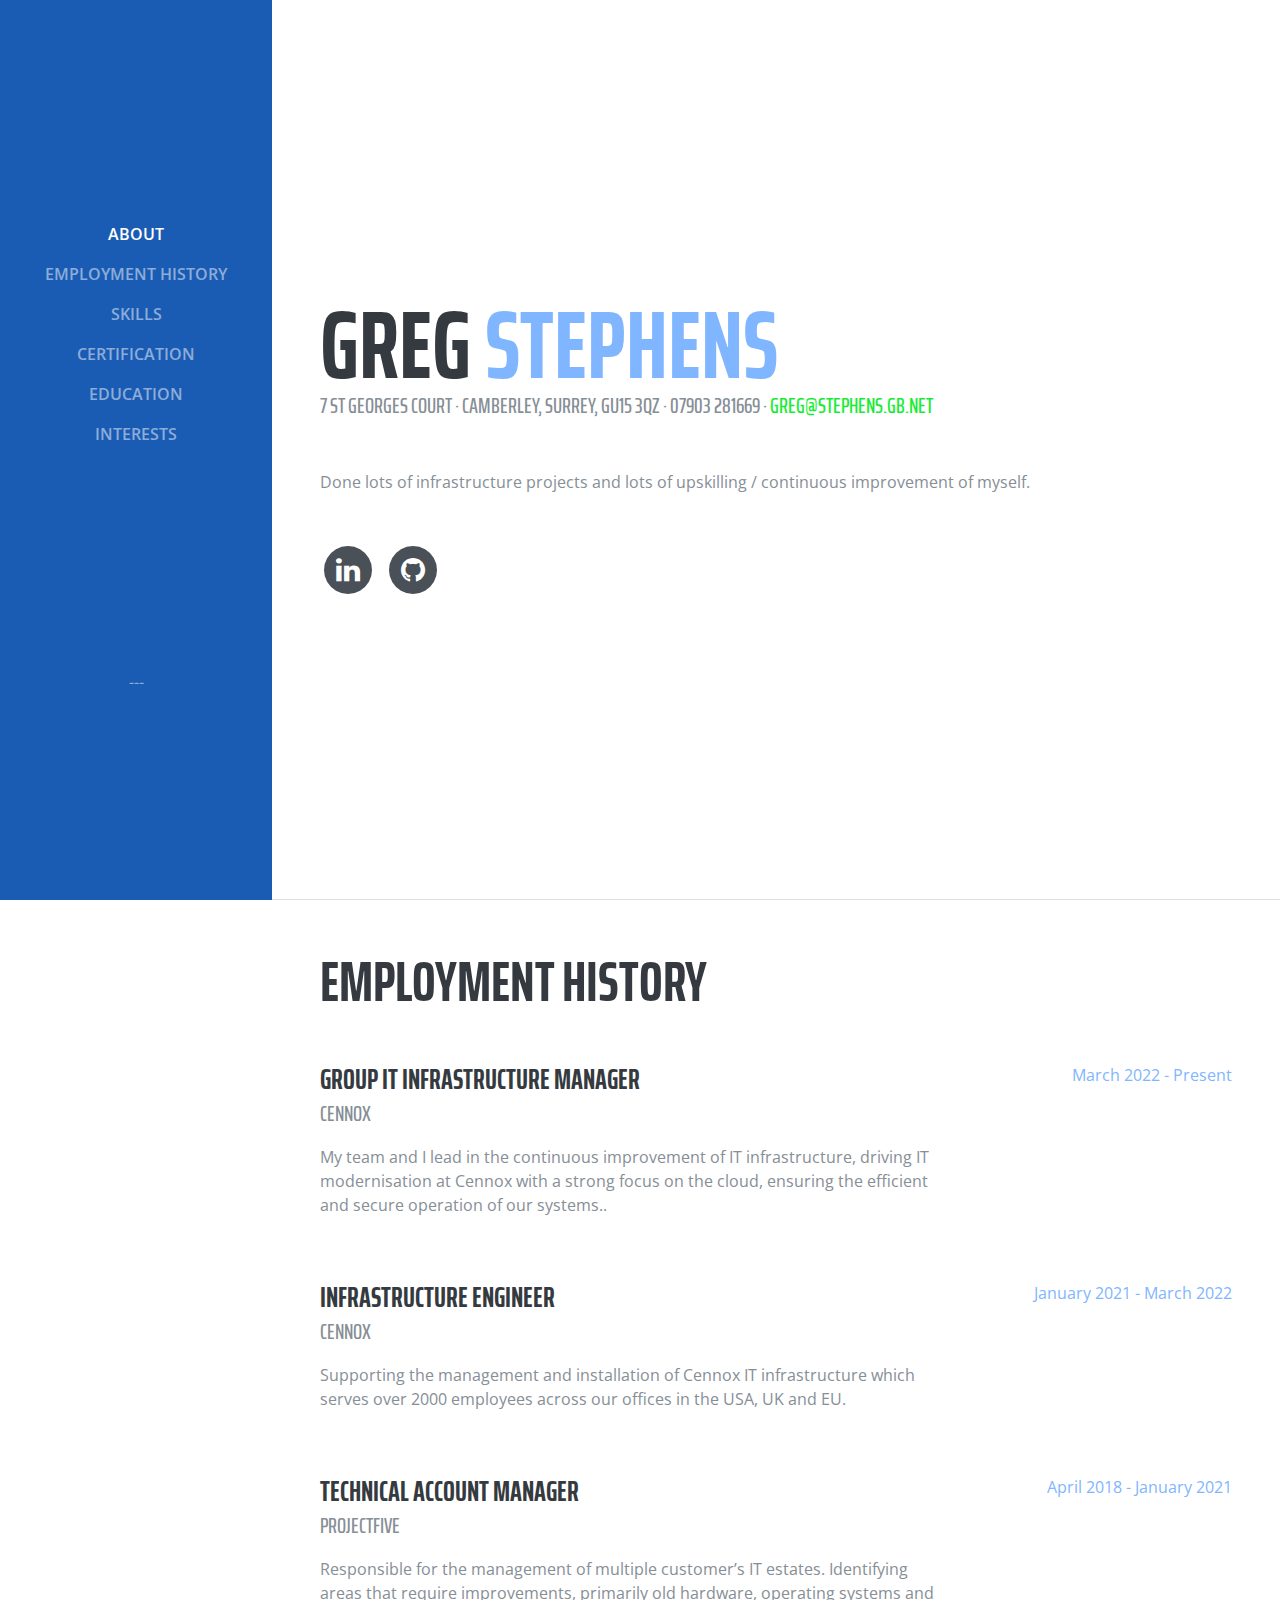
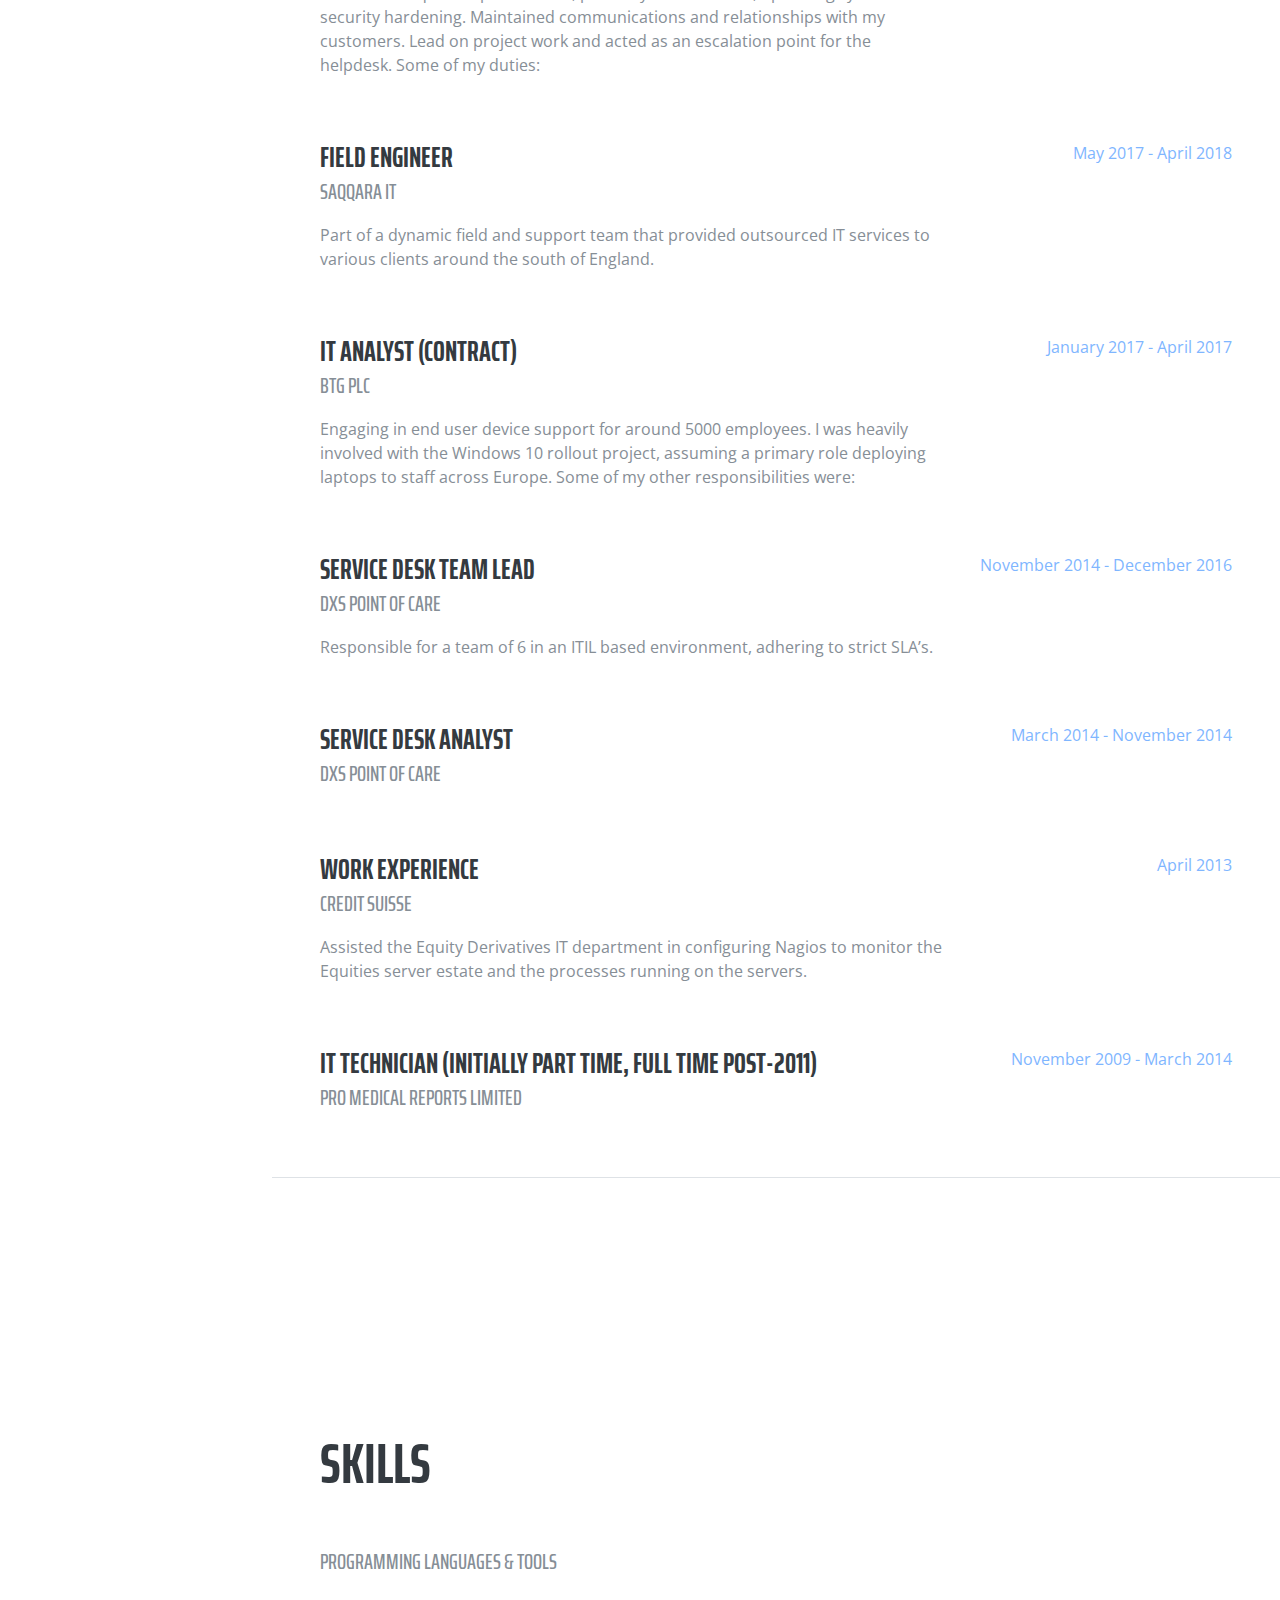
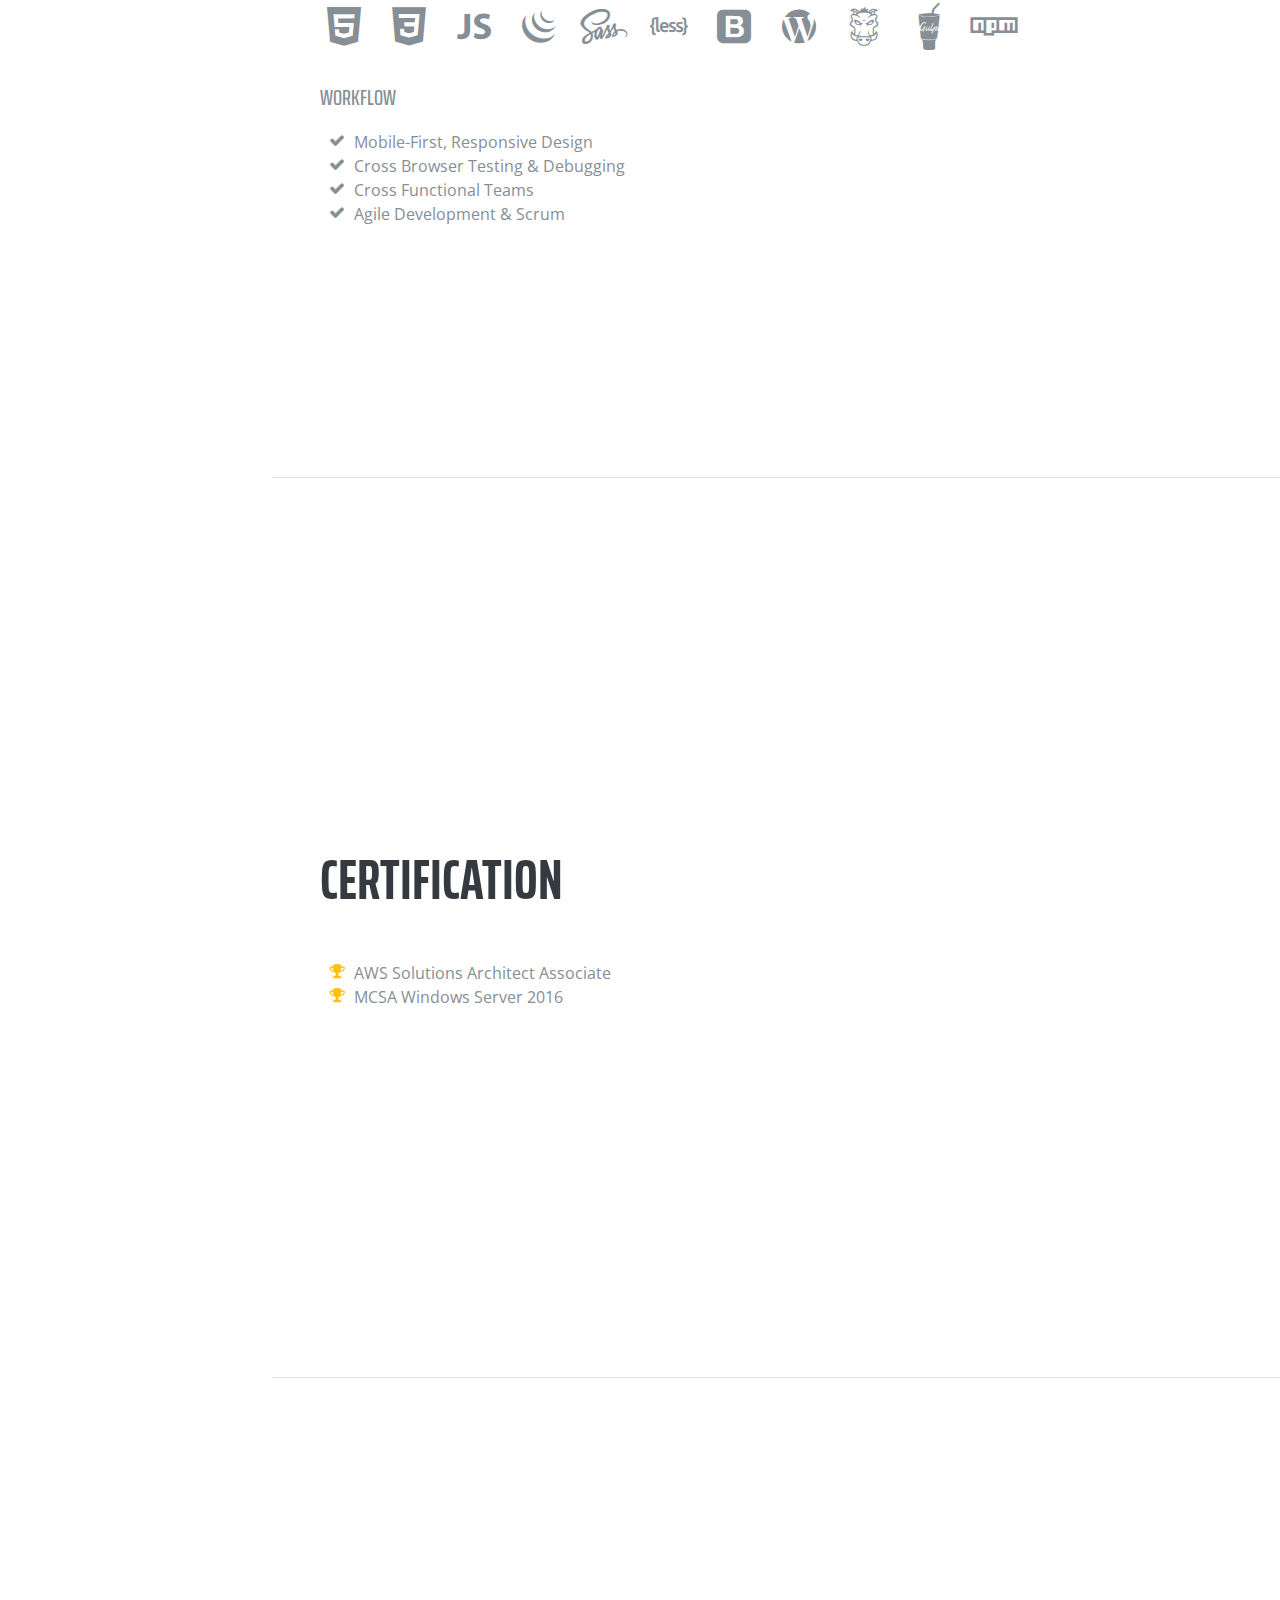
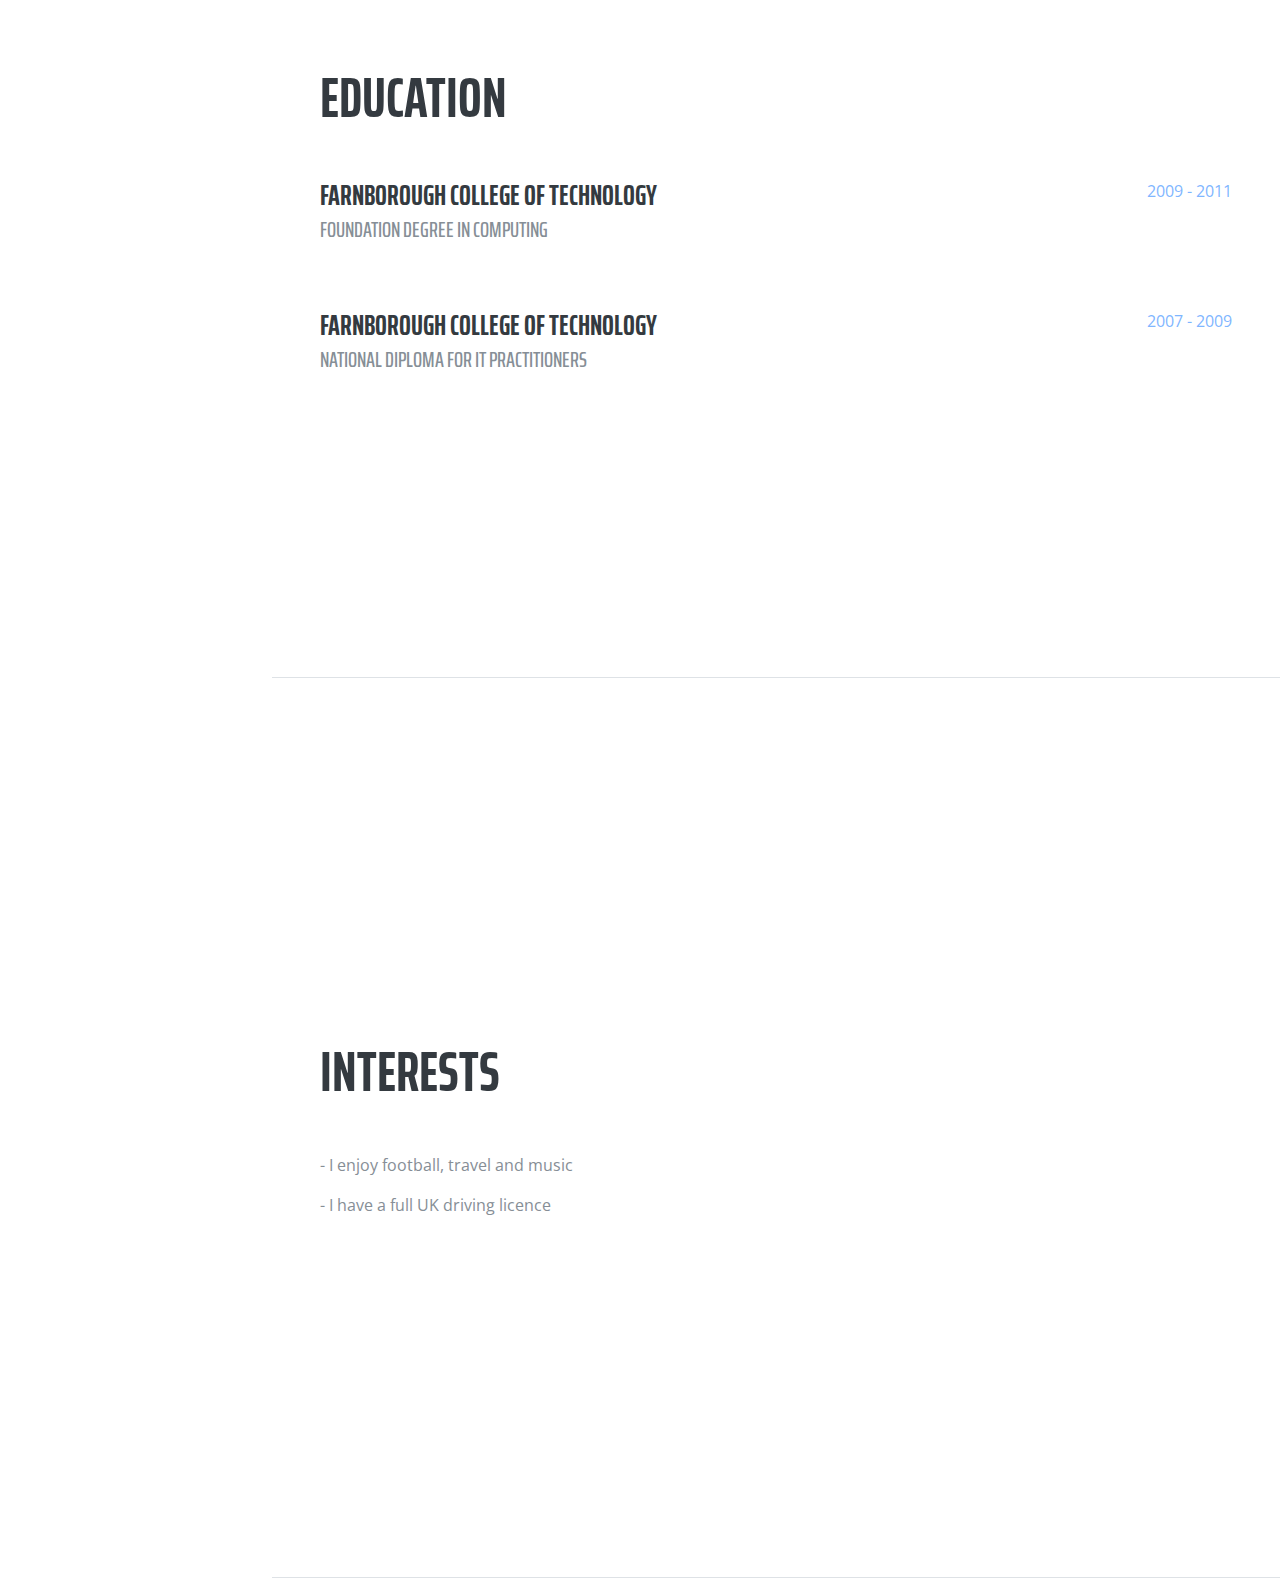
==== commit 5013e6cc: "changes1337" ====
--- a/index.html
+++ b/index.html
@@ -58,7 +58,7 @@
             <a class="nav-link js-scroll-trigger" href="#interests">Interests</a>
           </li>
           <p></p><p></p><p></p><p></p><p></p><p></p><p></p><p></p><p></p><p></p><p></p><p></p><p></p>
-          <div class ="visitor-number nav-item nav-link js-scroll-trigger">--</div>
+          <div class ="visitor-number nav-item nav-link js-scroll-trigger">---</div>
         </ul>
       </div>
     </nav>
